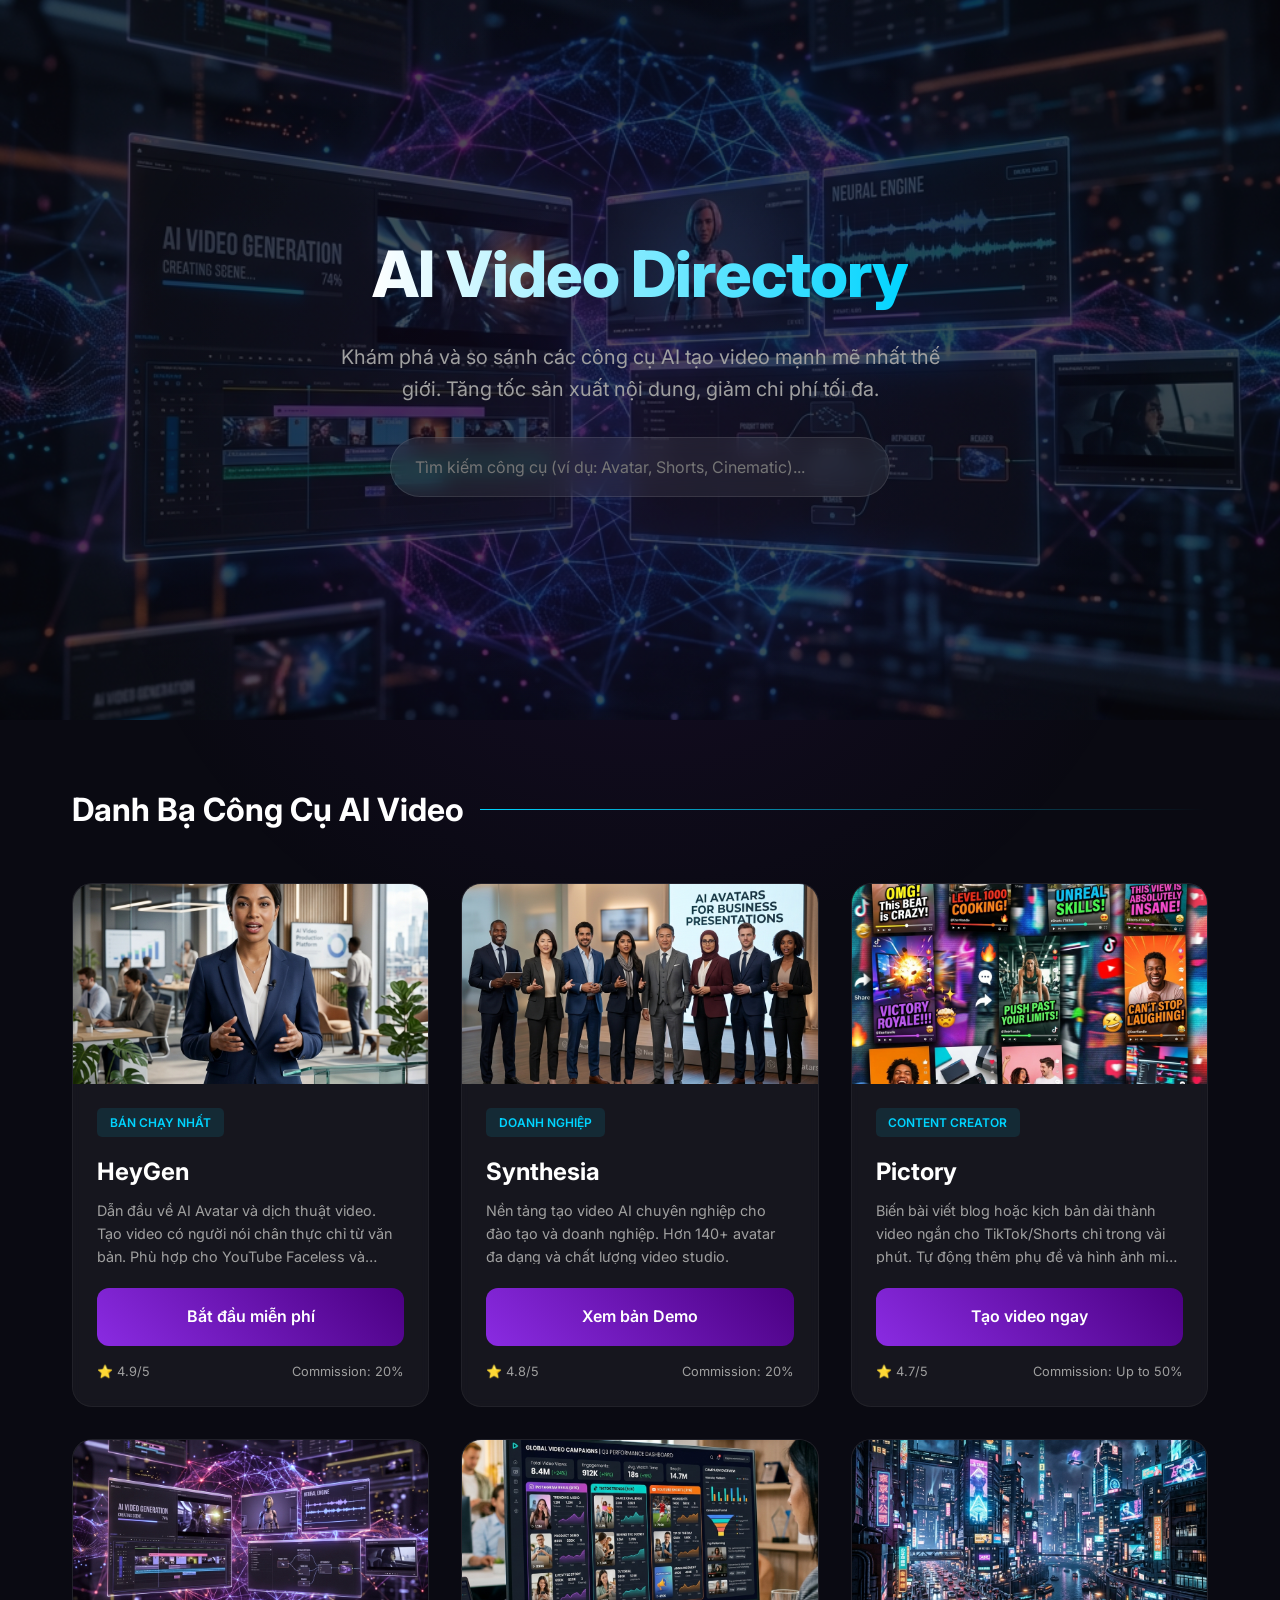
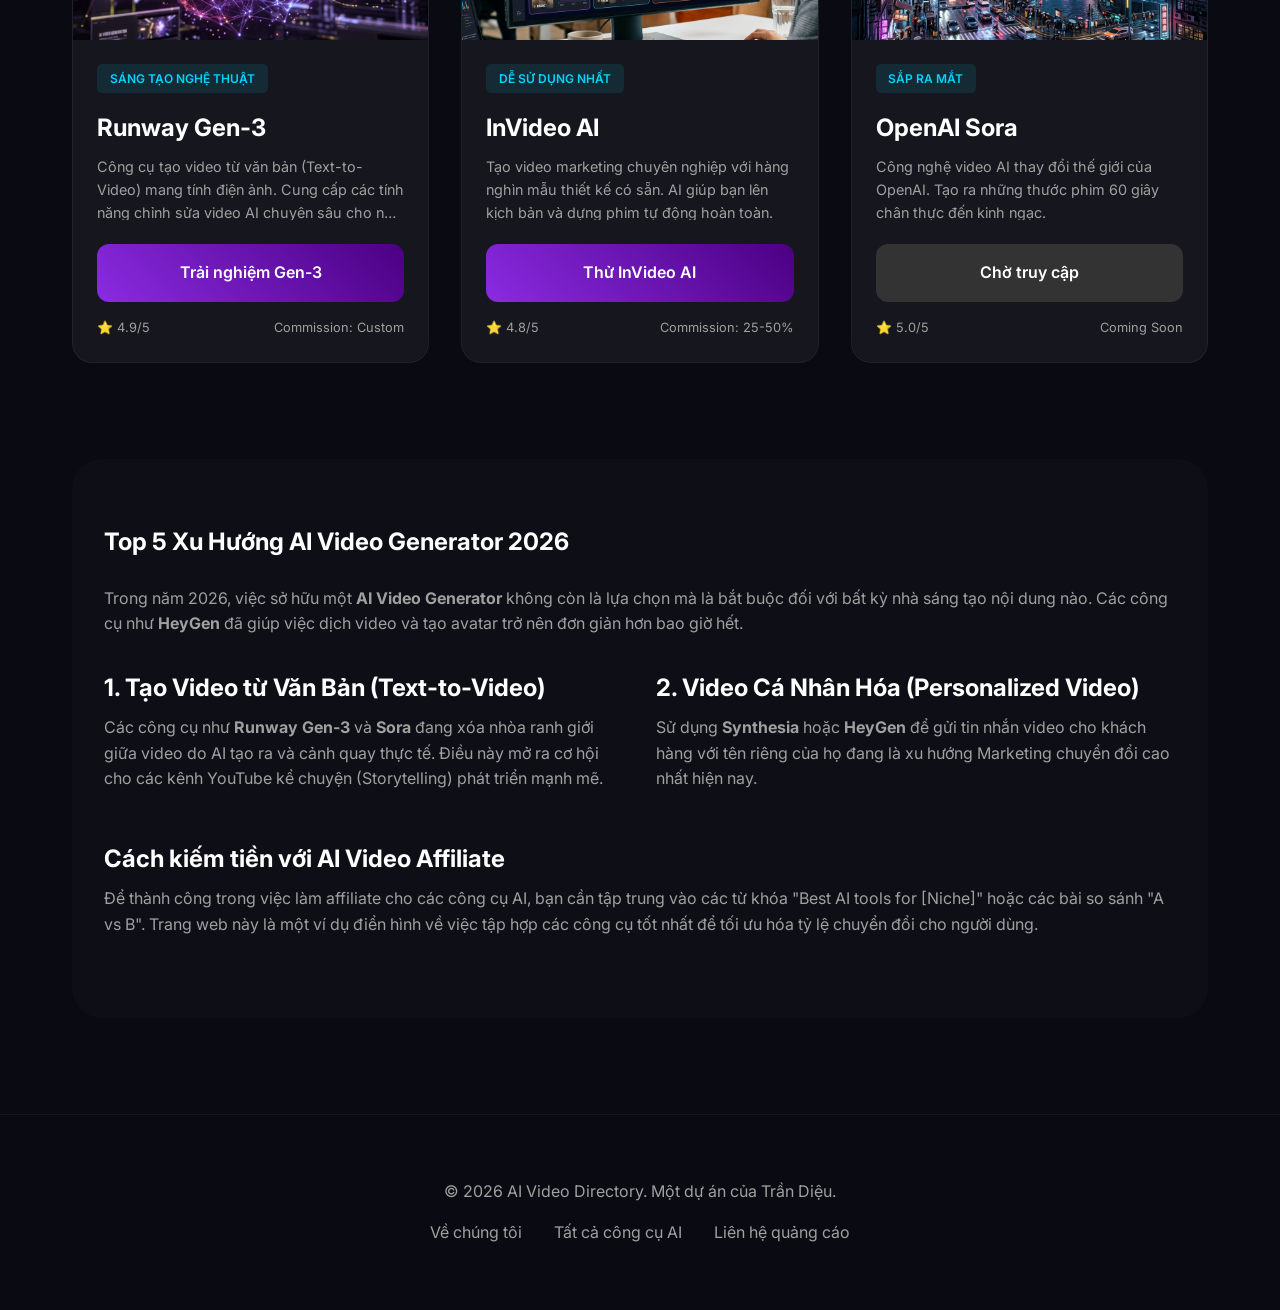
==== factory_online/index.html @ 660083f1 "Add files via upload" ====
<!DOCTYPE html>
<html lang="vi">
<head>
    <meta charset="UTF-8">
    <meta name="viewport" content="width=device-width, initial-scale=1.0">
    <title>AI Video Directory 2026 - Top 10 Công cụ AI Tạo Video Tốt Nhất</title>
    <meta name="description" content="Danh bạ các công cụ AI tạo video hàng đầu 2026. Review chi tiết HeyGen, Sora, Synthesia, Pictory và Runway. Giải pháp tạo video triệu view tự động.">
    <link rel="stylesheet" href="style.css">
    <link rel="preconnect" href="https://fonts.googleapis.com">
    <link rel="preconnect" href="https://fonts.gstatic.com" crossorigin>
    <link href="https://fonts.googleapis.com/css2?family=Inter:wght@400;600;800&display=swap" rel="stylesheet">
    <script>
        // --- CẤU HÌNH LINK AFFILIATE CỦA BẠN TẠI ĐÂY ---
        const AFFILIATE_LINKS = {
            heygen: "https://heygen.com/?sid=trandieu", // Thay bằng link HeyGen của bạn
            runway: "https://runwayml.com/",            // Thay bằng link Runway của bạn
            synthesia: "https://www.synthesia.io/",    // Thay bằng link Synthesia của bạn
            pictory: "https://pictory.ai/",            // Thay bằng link Pictory của bạn
            invideo: "https://invideo.io/",            // Thay bằng link InVideo của bạn
            luma: "https://lumalabs.ai/dream-machine"  // Thay bằng link Luma của bạn
        };
        // ----------------------------------------------
    </script>
</head>
<body>
    <div class="bg-glow"></div>
    
    <header>
        <img src="ai_video_hero.png" alt="AI Video Hero" class="hero-img">
        <h1>AI Video Directory</h1>
        <p class="hero-subtitle">Khám phá và so sánh các công cụ AI tạo video mạnh mẽ nhất thế giới. Tăng tốc sản xuất nội dung, giảm chi phí tối đa.</p>
        
        <div class="search-container">
            <input type="text" id="toolSearch" placeholder="Tìm kiếm công cụ (ví dụ: Avatar, Shorts, Cinematic)...">
        </div>
    </header>

    <main class="container">
        <h2 class="section-title">Danh Bạ Công Cụ AI Video</h2>
        
        <div class="tools-grid" id="toolsGrid">
            <!-- HeyGen -->
            <article class="tool-card" data-name="heygen avatar translation lồng tiếng">
                <div class="card-img-container">
                    <img src="heygen_card.png" alt="HeyGen AI Avatar" class="card-img">
                </div>
                <div class="card-content">
                    <span class="tag">Bán chạy nhất</span>
                    <h3>HeyGen</h3>
                    <p class="card-desc">Dẫn đầu về AI Avatar và dịch thuật video. Tạo video có người nói chân thực chỉ từ văn bản. Phù hợp cho YouTube Faceless và Marketing.</p>
                    <a href="#" data-id="heygen" target="_blank" rel="noopener" class="cta-btn">Bắt đầu miễn phí</a>
                    <div class="tool-meta">
                        <span>⭐ 4.9/5</span>
                        <span>Commission: 20%</span>
                    </div>
                </div>
            </article>

            <!-- Synthesia -->
            <article class="tool-card" data-name="synthesia corporate business avatar chuyên nghiệp">
                <div class="card-img-container">
                    <img src="synthesia_card.png" alt="Synthesia AI" class="card-img">
                </div>
                <div class="card-content">
                    <span class="tag">Doanh nghiệp</span>
                    <h3>Synthesia</h3>
                    <p class="card-desc">Nền tảng tạo video AI chuyên nghiệp cho đào tạo và doanh nghiệp. Hơn 140+ avatar đa dạng và chất lượng video studio.</p>
                    <a href="#" data-id="synthesia" target="_blank" rel="noopener" class="cta-btn">Xem bản Demo</a>
                    <div class="tool-meta">
                        <span>⭐ 4.8/5</span>
                        <span>Commission: 20%</span>
                    </div>
                </div>
            </article>

            <!-- Pictory -->
            <article class="tool-card" data-name="pictory shorts tiktok blog to video tự động">
                <div class="card-img-container">
                    <img src="pictory_card.png" alt="Pictory AI" class="card-img">
                </div>
                <div class="card-content">
                    <span class="tag">Content Creator</span>
                    <h3>Pictory</h3>
                    <p class="card-desc">Biến bài viết blog hoặc kịch bản dài thành video ngắn cho TikTok/Shorts chỉ trong vài phút. Tự động thêm phụ đề và hình ảnh minh họa.</p>
                    <a href="#" data-id="pictory" target="_blank" rel="noopener" class="cta-btn">Tạo video ngay</a>
                    <div class="tool-meta">
                        <span>⭐ 4.7/5</span>
                        <span>Commission: Up to 50%</span>
                    </div>
                </div>
            </article>

            <!-- Runway -->
            <article class="tool-card" data-name="runway gen-3 cinematic điện ảnh hiệu ứng">
                <div class="card-img-container">
                    <img src="ai_video_hero.png" alt="Runway Gen-3" class="card-img" style="filter: hue-rotate(45deg);">
                </div>
                <div class="card-content">
                    <span class="tag">Sáng tạo nghệ thuật</span>
                    <h3>Runway Gen-3</h3>
                    <p class="card-desc">Công cụ tạo video từ văn bản (Text-to-Video) mang tính điện ảnh. Cung cấp các tính năng chỉnh sửa video AI chuyên sâu cho nhà làm phim.</p>
                    <a href="#" data-id="runway" target="_blank" rel="noopener" class="cta-btn">Trải nghiệm Gen-3</a>
                    <div class="tool-meta">
                        <span>⭐ 4.9/5</span>
                        <span>Commission: Custom</span>
                    </div>
                </div>
            </article>

            <!-- InVideo -->
            <article class="tool-card" data-name="invideo marketing templates quảng cáo">
                <div class="card-img-container">
                    <img src="invideo_card.png" alt="InVideo AI" class="card-img">
                </div>
                <div class="card-content">
                    <span class="tag">Dễ sử dụng nhất</span>
                    <h3>InVideo AI</h3>
                    <p class="card-desc">Tạo video marketing chuyên nghiệp với hàng nghìn mẫu thiết kế có sẵn. AI giúp bạn lên kịch bản và dựng phim tự động hoàn toàn.</p>
                    <a href="#" data-id="invideo" target="_blank" rel="noopener" class="cta-btn">Thử InVideo AI</a>
                    <div class="tool-meta">
                        <span>⭐ 4.8/5</span>
                        <span>Commission: 25-50%</span>
                    </div>
                </div>
            </article>

            <!-- Sora -->
            <article class="tool-card" data-name="sora openai cinematic tương lai">
                <div class="card-img-container">
                    <img src="sora_card.png" alt="OpenAI Sora" class="card-img">
                </div>
                <div class="card-content">
                    <span class="tag">Sắp ra mắt</span>
                    <h3>OpenAI Sora</h3>
                    <p class="card-desc">Công nghệ video AI thay đổi thế giới của OpenAI. Tạo ra những thước phim 60 giây chân thực đến kinh ngạc.</p>
                    <a href="#" class="cta-btn" style="background: #333; cursor: not-allowed;">Chờ truy cập</a>
                    <div class="tool-meta">
                        <span>⭐ 5.0/5</span>
                        <span>Coming Soon</span>
                    </div>
                </div>
            </article>
        </div>

        <!-- SEO Article Section -->
        <section class="seo-section" style="margin-top: 6rem;">
            <h2>Top 5 Xu Hướng AI Video Generator 2026</h2>
            <p>Trong năm 2026, việc sở hữu một <strong>AI Video Generator</strong> không còn là lựa chọn mà là bắt buộc đối với bất kỳ nhà sáng tạo nội dung nào. Các công cụ như <strong>HeyGen</strong> đã giúp việc dịch video và tạo avatar trở nên đơn giản hơn bao giờ hết.</p>
            
            <div style="display: grid; grid-template-columns: 1fr 1fr; gap: 2rem; margin-top: 2rem;">
                <div>
                    <h3>1. Tạo Video từ Văn Bản (Text-to-Video)</h3>
                    <p>Các công cụ như <strong>Runway Gen-3</strong> và <strong>Sora</strong> đang xóa nhòa ranh giới giữa video do AI tạo ra và cảnh quay thực tế. Điều này mở ra cơ hội cho các kênh YouTube kể chuyện (Storytelling) phát triển mạnh mẽ.</p>
                </div>
                <div>
                    <h3>2. Video Cá Nhân Hóa (Personalized Video)</h3>
                    <p>Sử dụng <strong>Synthesia</strong> hoặc <strong>HeyGen</strong> để gửi tin nhắn video cho khách hàng với tên riêng của họ đang là xu hướng Marketing chuyển đổi cao nhất hiện nay.</p>
                </div>
            </div>

            <h3 style="margin-top: 2rem;">Cách kiếm tiền với AI Video Affiliate</h3>
            <p>Để thành công trong việc làm affiliate cho các công cụ AI, bạn cần tập trung vào các từ khóa "Best AI tools for [Niche]" hoặc các bài so sánh "A vs B". Trang web này là một ví dụ điển hình về việc tập hợp các công cụ tốt nhất để tối ưu hóa tỷ lệ chuyển đổi cho người dùng.</p>
        </section>
    </main>

    <footer>
        <p>&copy; 2026 AI Video Directory. Một dự án của Trần Diệu.</p>
        <div class="footer-links">
            <a href="#">Về chúng tôi</a>
            <a href="#">Tất cả công cụ AI</a>
            <a href="#">Liên hệ quảng cáo</a>
        </div>
    </footer>

    <script>
        // Cập nhật link Affiliate tự động
        document.querySelectorAll('.cta-btn[data-id]').forEach(btn => {
            const id = btn.getAttribute('data-id');
            if (AFFILIATE_LINKS[id]) {
                btn.href = AFFILIATE_LINKS[id];
            }
        });

        // Tìm kiếm thời gian thực
        const searchInput = document.getElementById('toolSearch');
        const cards = document.querySelectorAll('.tool-card');

        searchInput.addEventListener('input', (e) => {
            const term = e.target.value.toLowerCase();
            cards.forEach(card => {
                const name = card.getAttribute('data-name').toLowerCase();
                const title = card.querySelector('h3').innerText.toLowerCase();
                if (name.includes(term) || title.includes(term)) {
                    card.style.display = 'block';
                } else {
                    card.style.display = 'none';
                }
            });
        });
    </script>
</body>
</html>
---- factory_online/style.css ----
:root {
    --primary: #8a2be2;
    --secondary: #4b0082;
    --accent: #00d4ff;
    --bg-dark: #0a0a12;
    --card-bg: rgba(255, 255, 255, 0.05);
    --text-main: #ffffff;
    --text-muted: #a0a0a0;
    --transition: all 0.3s cubic-bezier(0.4, 0, 0.2, 1);
}

* {
    margin: 0;
    padding: 0;
    box-sizing: border-box;
    font-family: 'Inter', -apple-system, BlinkMacSystemFont, 'Segoe UI', Roboto, sans-serif;
}

body {
    background-color: var(--bg-dark);
    color: var(--text-main);
    line-height: 1.6;
    overflow-x: hidden;
}

/* Background Effects */
.bg-glow {
    position: fixed;
    top: 0;
    left: 0;
    width: 100%;
    height: 100%;
    background: radial-gradient(circle at 50% 50%, rgba(138, 43, 226, 0.1) 0%, transparent 70%);
    z-index: -1;
}

/* Header */
header {
    height: 80vh;
    display: flex;
    flex-direction: column;
    align-items: center;
    justify-content: center;
    text-align: center;
    padding: 2rem;
    position: relative;
    overflow: hidden;
}

.hero-img {
    position: absolute;
    top: 0;
    left: 0;
    width: 100%;
    height: 100%;
    object-fit: cover;
    opacity: 0.4;
    z-index: -1;
    filter: saturate(1.5) brightness(0.7);
}

h1 {
    font-size: 4rem;
    font-weight: 800;
    background: linear-gradient(to right, #fff, var(--accent));
    -webkit-background-clip: text;
    -webkit-text-fill-color: transparent;
    margin-bottom: 1rem;
    letter-spacing: -1px;
}

.hero-subtitle {
    font-size: 1.25rem;
    color: var(--text-muted);
    max-width: 600px;
    margin-bottom: 2rem;
}

/* Search Bar */
.search-container {
    width: 100%;
    max-width: 500px;
    position: relative;
}

.search-container input {
    width: 100%;
    padding: 1.2rem 1.5rem;
    border-radius: 50px;
    border: 1px solid rgba(255, 255, 255, 0.1);
    background: rgba(255, 255, 255, 0.07);
    color: white;
    backdrop-filter: blur(10px);
    font-size: 1rem;
    outline: none;
    transition: var(--transition);
}

.search-container input:focus {
    border-color: var(--accent);
    box-shadow: 0 0 20px rgba(0, 212, 255, 0.2);
}

/* Grid Layout */
.container {
    max-width: 1200px;
    margin: 0 auto;
    padding: 4rem 2rem;
}

.section-title {
    font-size: 2rem;
    margin-bottom: 3rem;
    display: flex;
    align-items: center;
    gap: 1rem;
}

.section-title::after {
    content: '';
    flex: 1;
    height: 1px;
    background: linear-gradient(to right, var(--accent), transparent);
}

.tools-grid {
    display: grid;
    grid-template-columns: repeat(auto-fill, minmax(340px, 1fr));
    gap: 2rem;
}

/* Tool Card */
.tool-card {
    background: var(--card-bg);
    border: 1px solid rgba(255, 255, 255, 0.05);
    border-radius: 20px;
    overflow: hidden;
    transition: var(--transition);
    position: relative;
    backdrop-filter: blur(5px);
}

.tool-card:hover {
    transform: translateY(-10px);
    border-color: var(--accent);
    box-shadow: 0 20px 40px rgba(0, 0, 0, 0.4);
}

.card-img-container {
    height: 200px;
    overflow: hidden;
    position: relative;
}

.card-img {
    width: 100%;
    height: 100%;
    object-fit: cover;
    transition: transform 0.5s ease;
}

.tool-card:hover .card-img {
    transform: scale(1.1);
}

.card-content {
    padding: 1.5rem;
}

.tag {
    background: rgba(0, 212, 255, 0.1);
    color: var(--accent);
    padding: 0.3rem 0.8rem;
    border-radius: 5px;
    font-size: 0.75rem;
    font-weight: 600;
    text-transform: uppercase;
    margin-bottom: 1rem;
    display: inline-block;
}

h3 {
    font-size: 1.5rem;
    margin-bottom: 0.5rem;
}

.card-desc {
    color: var(--text-muted);
    font-size: 0.9rem;
    margin-bottom: 1.5rem;
    height: 4.5em;
    overflow: hidden;
    display: -webkit-box;
    -webkit-line-clamp: 3;
    -webkit-box-orient: vertical;
}

.cta-btn {
    display: inline-block;
    width: 100%;
    text-align: center;
    padding: 1rem;
    background: linear-gradient(45deg, var(--primary), var(--secondary));
    color: white;
    text-decoration: none;
    border-radius: 12px;
    font-weight: 600;
    transition: var(--transition);
}

.cta-btn:hover {
    filter: brightness(1.2);
    box-shadow: 0 10px 20px rgba(138, 43, 226, 0.3);
}

.tool-meta {
    display: flex;
    justify-content: space-between;
    align-items: center;
    margin-top: 1rem;
    font-size: 0.8rem;
    color: var(--text-muted);
}

/* Footer */
footer {
    text-align: center;
    padding: 4rem 2rem;
    border-top: 1px solid rgba(255, 255, 255, 0.05);
    color: var(--text-muted);
}

.footer-links {
    margin-top: 1rem;
    display: flex;
    justify-content: center;
    gap: 2rem;
}

.footer-links a {
    color: var(--text-muted);
    text-decoration: none;
}

.footer-links a:hover {
    color: var(--accent);
}

/* SEO Content Section */
.seo-section {
    padding: 4rem 2rem;
    background: rgba(255, 255, 255, 0.02);
    border-radius: 30px;
    margin: 2rem 0;
}

.seo-section h2 {
    margin-bottom: 1.5rem;
}

.seo-section p {
    color: var(--text-muted);
    margin-bottom: 1rem;
}

@media (max-width: 768px) {
    h1 { font-size: 2.5rem; }
    .hero-subtitle { font-size: 1rem; }
    .tools-grid { grid-template-columns: 1fr; }
}
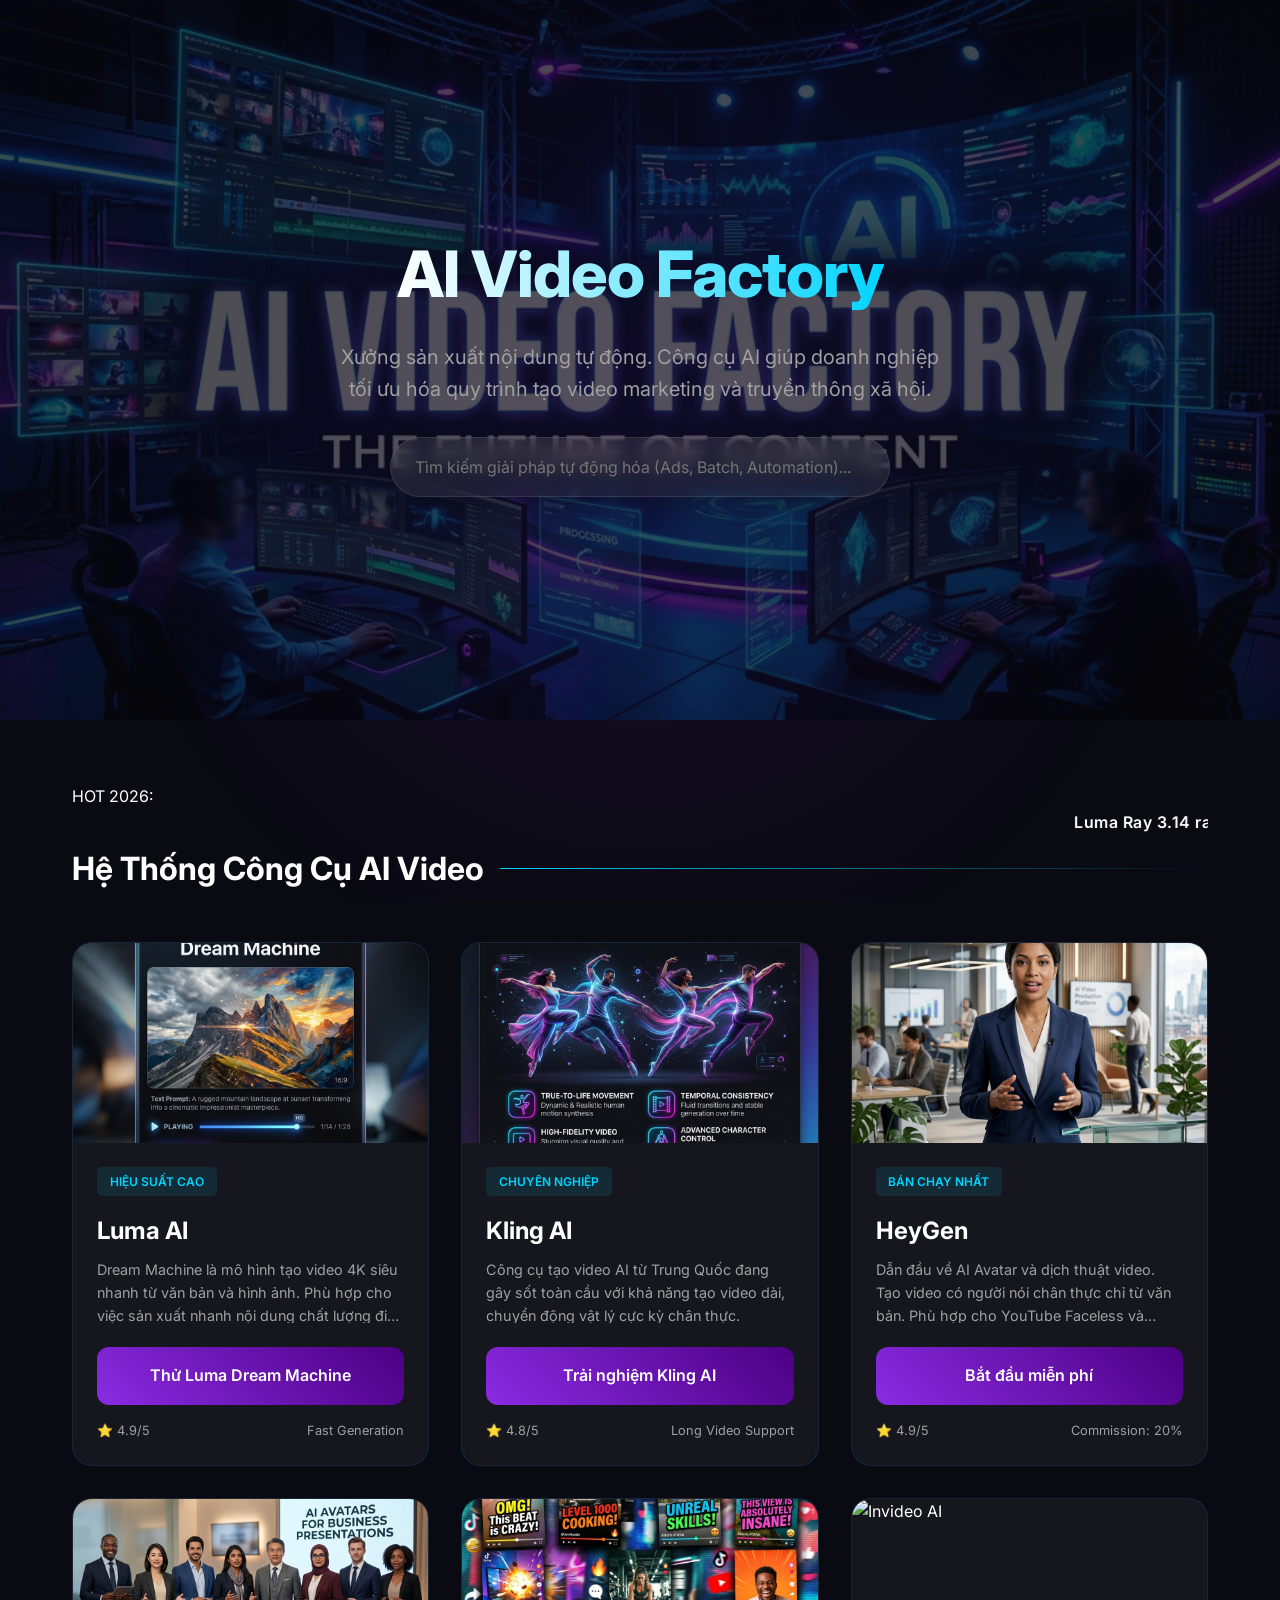
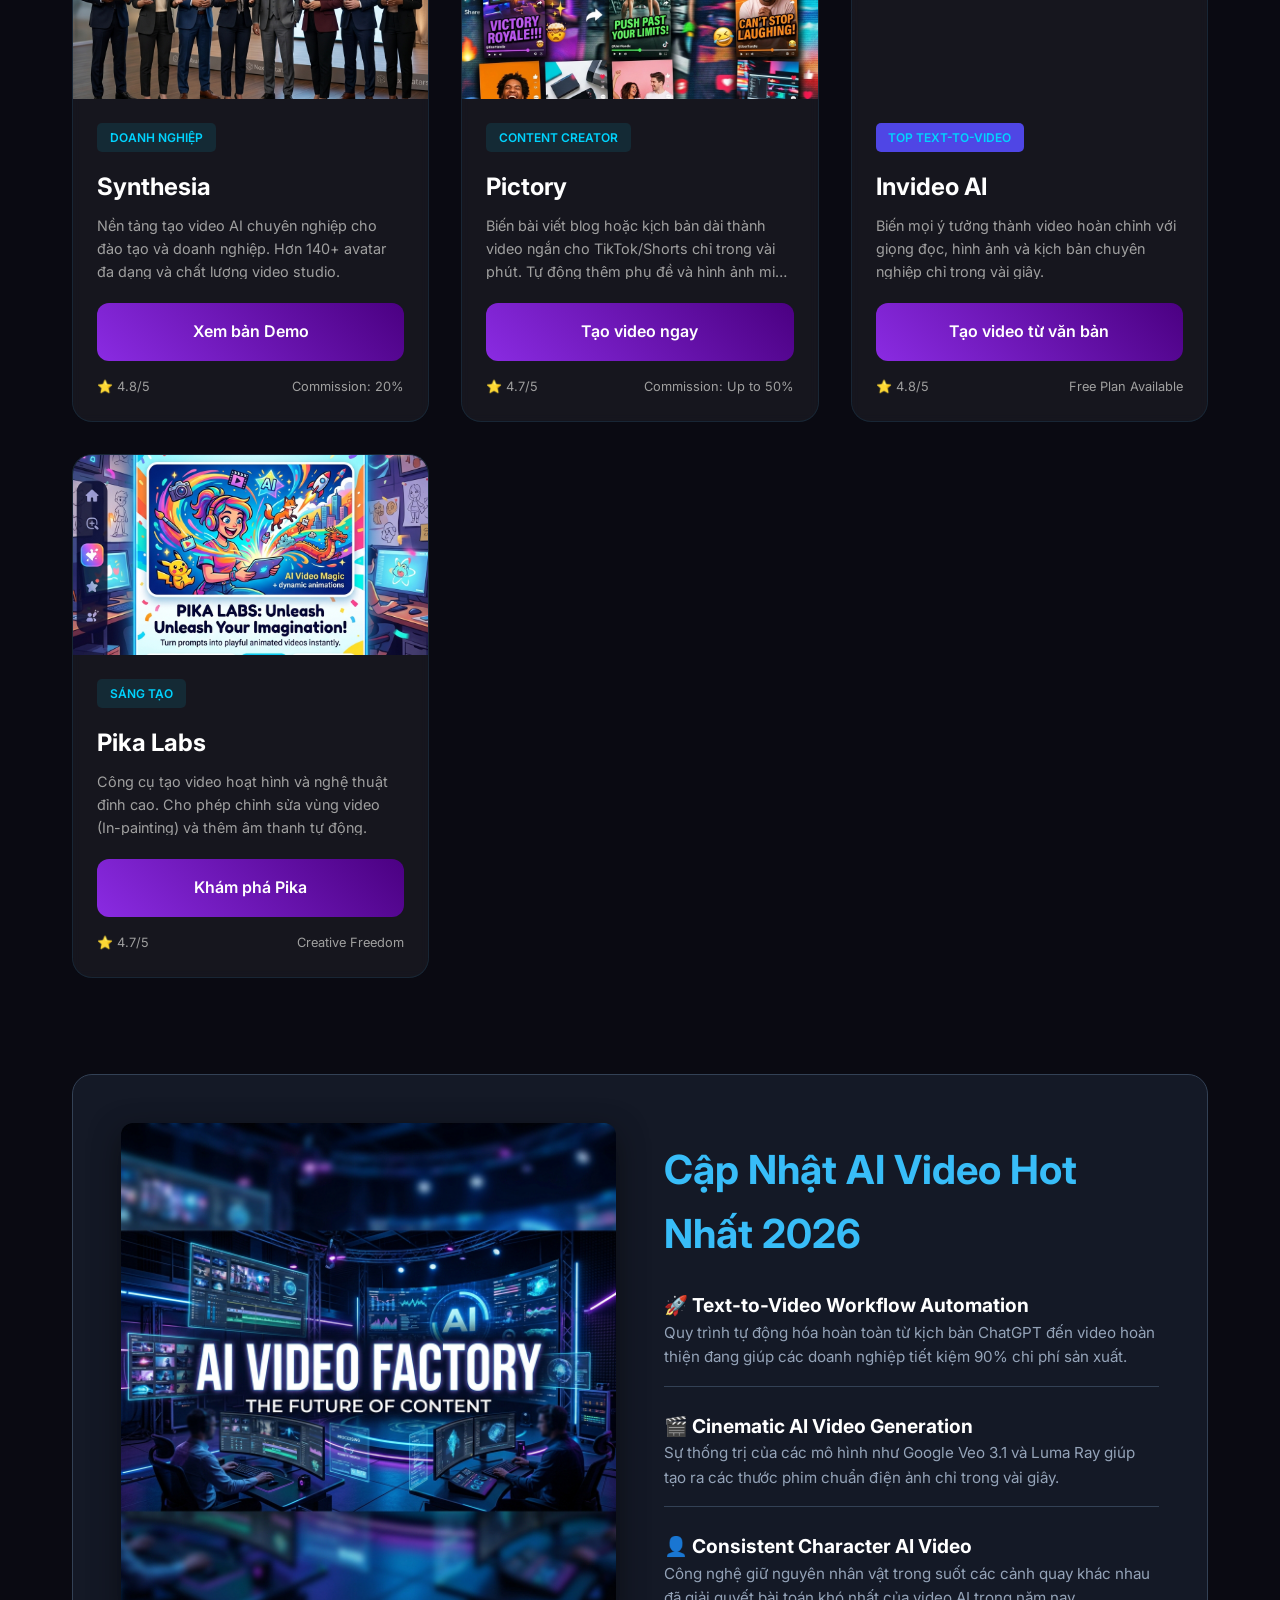
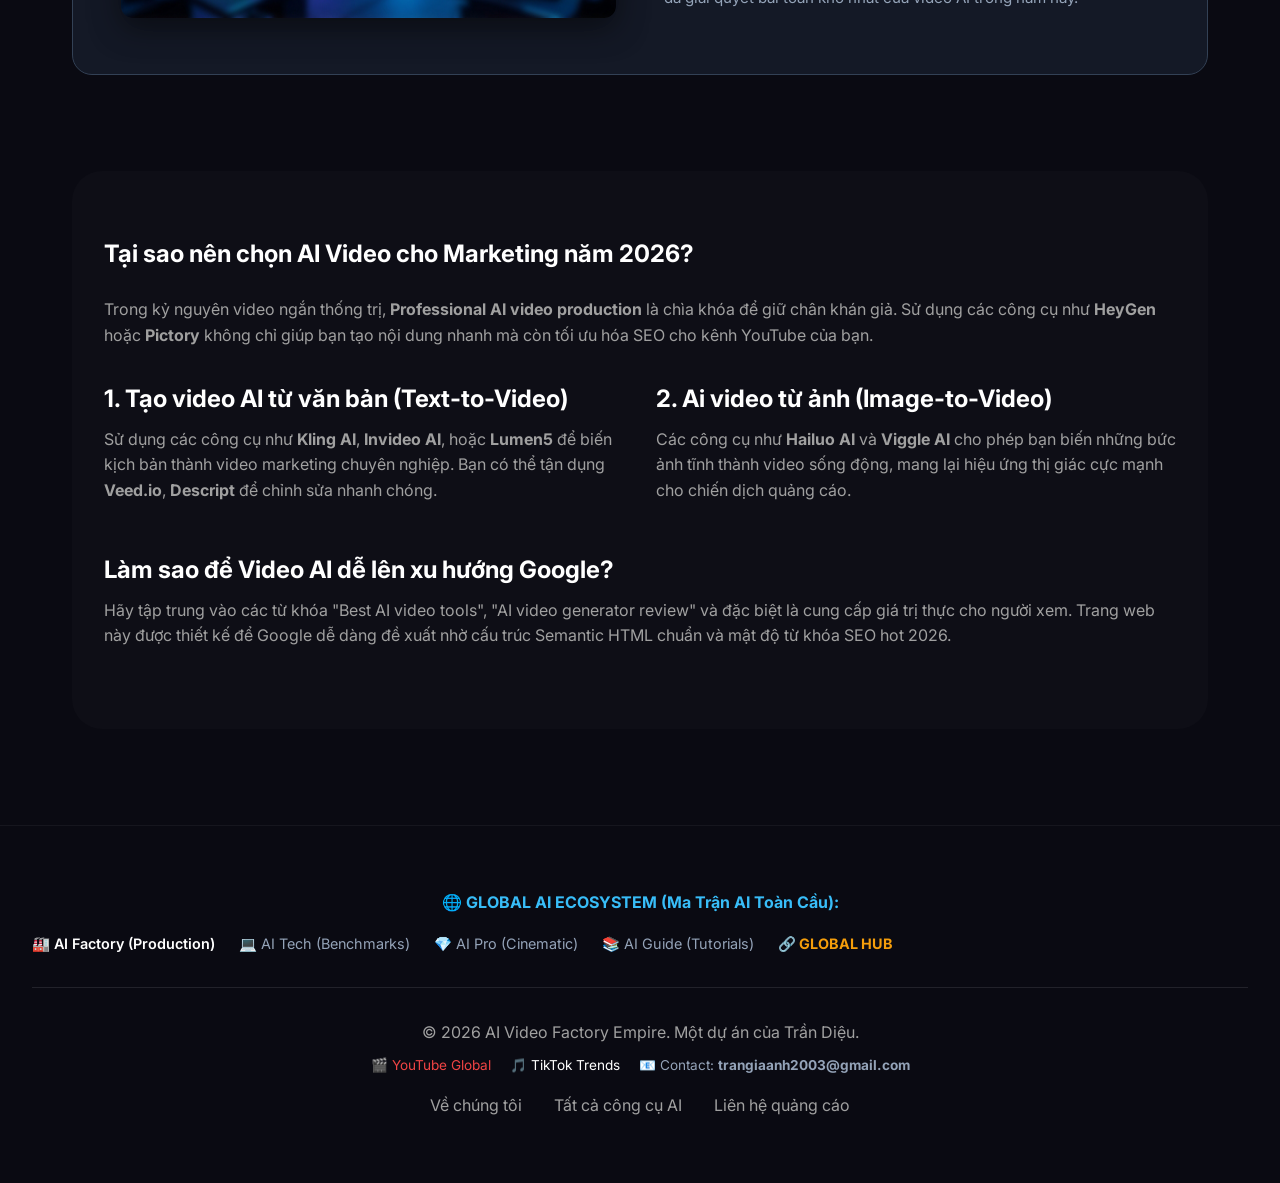
==== commit 9dc646be: "Add files via upload" ====
--- a/factory_online/index.html
+++ b/factory_online/index.html
@@ -3,8 +3,12 @@
 <head>
     <meta charset="UTF-8">
     <meta name="viewport" content="width=device-width, initial-scale=1.0">
-    <title>AI Video Directory 2026 - Top 10 Công cụ AI Tạo Video Tốt Nhất</title>
-    <meta name="description" content="Danh bạ các công cụ AI tạo video hàng đầu 2026. Review chi tiết HeyGen, Sora, Synthesia, Pictory và Runway. Giải pháp tạo video triệu view tự động.">
+    <link rel="icon" type="image/png" href="brand_logo.png">
+    <title>AI Video Factory - Tạo Video AI Miễn Phí Từ Văn Bản & Ảnh 2026</title>
+    <meta name="description" content="Global AI Video Factory - Top AI video tools 2026. Create free AI videos from text and images. Explore Sora, Kling AI, Invideo.">
+    <meta name="keywords" content="AI Video Factory, Text to Video AI, Image to Video AI, Free AI Video Generator, Global AI Affiliate, Kling AI, Sora AI">
+    <meta property="og:locale" content="en_US">
+    <meta property="og:locale:alternate" content="vi_VN">
     <link rel="stylesheet" href="style.css">
     <link rel="preconnect" href="https://fonts.googleapis.com">
     <link rel="preconnect" href="https://fonts.gstatic.com" crossorigin>
@@ -12,33 +16,112 @@
     <script>
         // --- CẤU HÌNH LINK AFFILIATE CỦA BẠN TẠI ĐÂY ---
         const AFFILIATE_LINKS = {
-            heygen: "https://heygen.com/?sid=trandieu", // Thay bằng link HeyGen của bạn
-            runway: "https://runwayml.com/",            // Thay bằng link Runway của bạn
-            synthesia: "https://www.synthesia.io/",    // Thay bằng link Synthesia của bạn
-            pictory: "https://pictory.ai/",            // Thay bằng link Pictory của bạn
-            invideo: "https://invideo.io/",            // Thay bằng link InVideo của bạn
-            luma: "https://lumalabs.ai/dream-machine"  // Thay bằng link Luma của bạn
+            heygen: "https://heygen.com/?sid=trandieu",
+            runway: "https://runwayml.com/",
+            synthesia: "https://www.synthesia.io/",
+            pictory: "https://pictory.ai/",
+            invideo: "https://invideo.io/",
+            luma: "https://lumalabs.ai/dream-machine",
+            kling: "https://klingai.com/",
+            pika: "https://pika.art/"
         };
         // ----------------------------------------------
+    </script>
+    <!-- Open Graph / Facebook -->
+    <meta property="og:type" content="website">
+    <meta property="og:url" content="https://aivideo-factory.vercel.app/">
+    <meta property="og:title" content="AI Video Factory - Tổng Hợp Công Cụ AI Video 2026">
+    <meta property="og:description" content="Khám phá kho công cụ AI tạo video tốt nhất: HeyGen, Luma, Kling. Tự động hóa nội dung triệu view.">
+    <meta property="og:image" content="https://aivideo-factory.vercel.app/brand_banner.png">
+
+    <!-- Twitter -->
+    <meta property="twitter:card" content="summary_large_image">
+    <meta property="twitter:url" content="https://aivideo-factory.vercel.app/">
+    <meta property="twitter:title" content="AI Video Factory - Tổng Hợp Công Cụ AI Video 2026">
+    <meta property="twitter:description" content="Khám phá kho công cụ AI tạo video tốt nhất: HeyGen, Luma, Kling. Tự động hóa nội dung triệu view.">
+    <meta property="twitter:image" content="https://aivideo-factory.vercel.app/brand_banner.png">
+
+    <!-- JSON-LD Schema for AI Video Factory -->
+    <script type="application/ld+json">
+    {
+      "@context": "https://schema.org",
+      "@type": "SoftwareApplication",
+      "name": "AI Video Factory",
+      "operatingSystem": "Web",
+      "applicationCategory": "MultimediaApplication",
+      "description": "Hệ thống tổng hợp các công cụ AI Video hàng đầu 2026: HeyGen, Luma AI, Kling AI.",
+      "url": "https://aivideo-factory.vercel.app/",
+      "author": {
+        "@type": "Person",
+        "name": "Trần Diệu"
+      },
+      "publisher": {
+        "@type": "Organization",
+        "name": "AI Video Factory",
+        "logo": {
+          "@type": "ImageObject",
+          "url": "https://aivideo-factory.vercel.app/brand_logo.png"
+        }
+      }
+    }
     </script>
 </head>
 <body>
     <div class="bg-glow"></div>
     
     <header>
-        <img src="ai_video_hero.png" alt="AI Video Hero" class="hero-img">
-        <h1>AI Video Directory</h1>
-        <p class="hero-subtitle">Khám phá và so sánh các công cụ AI tạo video mạnh mẽ nhất thế giới. Tăng tốc sản xuất nội dung, giảm chi phí tối đa.</p>
+        <img src="brand_banner.png" alt="AI Video Factory Hero" class="hero-img">
+        <h1>AI Video Factory</h1>
+        <p class="hero-subtitle">Xưởng sản xuất nội dung tự động. Công cụ AI giúp doanh nghiệp tối ưu hóa quy trình tạo video marketing và truyền thông xã hội.</p>
         
         <div class="search-container">
-            <input type="text" id="toolSearch" placeholder="Tìm kiếm công cụ (ví dụ: Avatar, Shorts, Cinematic)...">
+            <input type="text" id="toolSearch" placeholder="Tìm kiếm giải pháp tự động hóa (Ads, Batch, Automation)...">
         </div>
     </header>
 
     <main class="container">
-        <h2 class="section-title">Danh Bạ Công Cụ AI Video</h2>
+        <div class="news-ticker">
+            <span class="ticker-label">HOT 2026:</span>
+            <marquee>Luma Ray 3.14 ra mắt tính năng Real-time Interactive Video | Kling AI hỗ trợ tạo video 4K dài 10 phút | Xu hướng Consistent Character AI lên ngôi</marquee>
+        </div>
+
+        <h2 class="section-title">Hệ Thống Công Cụ AI Video</h2>
         
         <div class="tools-grid" id="toolsGrid">
+            <!-- Luma AI -->
+            <article class="tool-card" data-name="luma ai dream machine cinematic chất lượng cao">
+                <div class="card-img-container">
+                    <img src="luma_ai_card.png" alt="Luma AI Dream Machine" class="card-img">
+                </div>
+                <div class="card-content">
+                    <span class="tag">Hiệu suất cao</span>
+                    <h3>Luma AI</h3>
+                    <p class="card-desc">Dream Machine là mô hình tạo video 4K siêu nhanh từ văn bản và hình ảnh. Phù hợp cho việc sản xuất nhanh nội dung chất lượng điện ảnh.</p>
+                    <a href="#" data-id="luma" target="_blank" rel="noopener" class="cta-btn">Thử Luma Dream Machine</a>
+                    <div class="tool-meta">
+                        <span>⭐ 4.9/5</span>
+                        <span>Fast Generation</span>
+                    </div>
+                </div>
+            </article>
+
+            <!-- Kling AI -->
+            <article class="tool-card" data-name="kling ai chuyên nghiệp chuyển động chân thực">
+                <div class="card-img-container">
+                    <img src="kling_ai_card.png" alt="Kling AI" class="card-img">
+                </div>
+                <div class="card-content">
+                    <span class="tag">Chuyên nghiệp</span>
+                    <h3>Kling AI</h3>
+                    <p class="card-desc">Công cụ tạo video AI từ Trung Quốc đang gây sốt toàn cầu với khả năng tạo video dài, chuyển động vật lý cực kỳ chân thực.</p>
+                    <a href="#" data-id="kling" target="_blank" rel="noopener" class="cta-btn">Trải nghiệm Kling AI</a>
+                    <div class="tool-meta">
+                        <span>⭐ 4.8/5</span>
+                        <span>Long Video Support</span>
+                    </div>
+                </div>
+            </article>
+
             <!-- HeyGen -->
             <article class="tool-card" data-name="heygen avatar translation lồng tiếng">
                 <div class="card-img-container">
@@ -90,81 +173,105 @@
                 </div>
             </article>
 
-            <!-- Runway -->
-            <article class="tool-card" data-name="runway gen-3 cinematic điện ảnh hiệu ứng">
-                <div class="card-img-container">
-                    <img src="ai_video_hero.png" alt="Runway Gen-3" class="card-img" style="filter: hue-rotate(45deg);">
-                </div>
-                <div class="card-content">
-                    <span class="tag">Sáng tạo nghệ thuật</span>
-                    <h3>Runway Gen-3</h3>
-                    <p class="card-desc">Công cụ tạo video từ văn bản (Text-to-Video) mang tính điện ảnh. Cung cấp các tính năng chỉnh sửa video AI chuyên sâu cho nhà làm phim.</p>
-                    <a href="#" data-id="runway" target="_blank" rel="noopener" class="cta-btn">Trải nghiệm Gen-3</a>
-                    <div class="tool-meta">
-                        <span>⭐ 4.9/5</span>
-                        <span>Commission: Custom</span>
-                    </div>
-                </div>
-            </article>
-
-            <!-- InVideo -->
-            <article class="tool-card" data-name="invideo marketing templates quảng cáo">
-                <div class="card-img-container">
-                    <img src="invideo_card.png" alt="InVideo AI" class="card-img">
-                </div>
-                <div class="card-content">
-                    <span class="tag">Dễ sử dụng nhất</span>
-                    <h3>InVideo AI</h3>
-                    <p class="card-desc">Tạo video marketing chuyên nghiệp với hàng nghìn mẫu thiết kế có sẵn. AI giúp bạn lên kịch bản và dựng phim tự động hoàn toàn.</p>
-                    <a href="#" data-id="invideo" target="_blank" rel="noopener" class="cta-btn">Thử InVideo AI</a>
+            <!-- Invideo AI -->
+            <article class="tool-card" data-name="invideo ai text to video marketing miễn phí">
+                <div class="card-img-container">
+                    <img src="https://img.youtube.com/vi/a_O_p5v_yEw/maxresdefault.jpg" alt="Invideo AI" class="card-img" style="object-fit: cover;">
+                </div>
+                <div class="card-content">
+                    <span class="tag" style="background: #4f46e5;">Top Text-to-Video</span>
+                    <h3>Invideo AI</h3>
+                    <p class="card-desc">Biến mọi ý tưởng thành video hoàn chỉnh với giọng đọc, hình ảnh và kịch bản chuyên nghiệp chỉ trong vài giây.</p>
+                    <a href="#" data-id="invideo" target="_blank" rel="noopener" class="cta-btn">Tạo video từ văn bản</a>
                     <div class="tool-meta">
                         <span>⭐ 4.8/5</span>
-                        <span>Commission: 25-50%</span>
-                    </div>
-                </div>
-            </article>
-
-            <!-- Sora -->
-            <article class="tool-card" data-name="sora openai cinematic tương lai">
-                <div class="card-img-container">
-                    <img src="sora_card.png" alt="OpenAI Sora" class="card-img">
-                </div>
-                <div class="card-content">
-                    <span class="tag">Sắp ra mắt</span>
-                    <h3>OpenAI Sora</h3>
-                    <p class="card-desc">Công nghệ video AI thay đổi thế giới của OpenAI. Tạo ra những thước phim 60 giây chân thực đến kinh ngạc.</p>
-                    <a href="#" class="cta-btn" style="background: #333; cursor: not-allowed;">Chờ truy cập</a>
-                    <div class="tool-meta">
-                        <span>⭐ 5.0/5</span>
-                        <span>Coming Soon</span>
-                    </div>
-                </div>
-            </article>
-        </div>
+                        <span>Free Plan Available</span>
+                    </div>
+                </div>
+            </article>
+
+            <!-- Pika Labs -->
+            <article class="tool-card" data-name="pika labs animation artistic nghệ thuật">
+                <div class="card-img-container">
+                    <img src="pika_labs_card.png" alt="Pika Labs" class="card-img">
+                </div>
+                <div class="card-content">
+                    <span class="tag">Sáng tạo</span>
+                    <h3>Pika Labs</h3>
+                    <p class="card-desc">Công cụ tạo video hoạt hình và nghệ thuật đỉnh cao. Cho phép chỉnh sửa vùng video (In-painting) và thêm âm thanh tự động.</p>
+                    <a href="#" data-id="pika" target="_blank" rel="noopener" class="cta-btn">Khám phá Pika</a>
+                    <div class="tool-meta">
+                        <span>⭐ 4.7/5</span>
+                        <span>Creative Freedom</span>
+                    </div>
+                </div>
+            </article>
+        </div>
+
+        <!-- News Section -->
+        <section class="news-section" style="margin-top: 6rem; background: rgba(30, 41, 59, 0.5); padding: 3rem; border-radius: 20px; border: 1px solid #334155;">
+            <div style="display: flex; gap: 3rem; align-items: center; flex-wrap: wrap;">
+                <div style="flex: 1; min-width: 300px;">
+                    <img src="ai_news_banner.png" alt="AI News 2026" style="width: 100%; border-radius: 12px; box-shadow: 0 10px 30px rgba(0,0,0,0.5);">
+                </div>
+                <div style="flex: 1; min-width: 300px;">
+                    <h2 style="color: #38bdf8; font-size: 2.5rem; margin-bottom: 1.5rem;">Cập Nhật AI Video Hot Nhất 2026</h2>
+                    <ul style="list-style: none; padding: 0;">
+                        <li style="margin-bottom: 1.5rem; border-bottom: 1px solid #334155; padding-bottom: 1rem;">
+                            <h4 style="color: #fff; font-size: 1.2rem;">🚀 Text-to-Video Workflow Automation</h4>
+                            <p style="color: #94a3b8; font-size: 0.95rem;">Quy trình tự động hóa hoàn toàn từ kịch bản ChatGPT đến video hoàn thiện đang giúp các doanh nghiệp tiết kiệm 90% chi phí sản xuất.</p>
+                        </li>
+                        <li style="margin-bottom: 1.5rem; border-bottom: 1px solid #334155; padding-bottom: 1rem;">
+                            <h4 style="color: #fff; font-size: 1.2rem;">🎬 Cinematic AI Video Generation</h4>
+                            <p style="color: #94a3b8; font-size: 0.95rem;">Sự thống trị của các mô hình như Google Veo 3.1 và Luma Ray giúp tạo ra các thước phim chuẩn điện ảnh chỉ trong vài giây.</p>
+                        </li>
+                        <li>
+                            <h4 style="color: #fff; font-size: 1.2rem;">👤 Consistent Character AI Video</h4>
+                            <p style="color: #94a3b8; font-size: 0.95rem;">Công nghệ giữ nguyên nhân vật trong suốt các cảnh quay khác nhau đã giải quyết bài toán khó nhất của video AI trong năm nay.</p>
+                        </li>
+                    </ul>
+                </div>
+            </div>
+        </section>
 
         <!-- SEO Article Section -->
         <section class="seo-section" style="margin-top: 6rem;">
-            <h2>Top 5 Xu Hướng AI Video Generator 2026</h2>
-            <p>Trong năm 2026, việc sở hữu một <strong>AI Video Generator</strong> không còn là lựa chọn mà là bắt buộc đối với bất kỳ nhà sáng tạo nội dung nào. Các công cụ như <strong>HeyGen</strong> đã giúp việc dịch video và tạo avatar trở nên đơn giản hơn bao giờ hết.</p>
+            <h2>Tại sao nên chọn AI Video cho Marketing năm 2026?</h2>
+            <p>Trong kỷ nguyên video ngắn thống trị, <strong>Professional AI video production</strong> là chìa khóa để giữ chân khán giả. Sử dụng các công cụ như <strong>HeyGen</strong> hoặc <strong>Pictory</strong> không chỉ giúp bạn tạo nội dung nhanh mà còn tối ưu hóa SEO cho kênh YouTube của bạn.</p>
             
             <div style="display: grid; grid-template-columns: 1fr 1fr; gap: 2rem; margin-top: 2rem;">
                 <div>
-                    <h3>1. Tạo Video từ Văn Bản (Text-to-Video)</h3>
-                    <p>Các công cụ như <strong>Runway Gen-3</strong> và <strong>Sora</strong> đang xóa nhòa ranh giới giữa video do AI tạo ra và cảnh quay thực tế. Điều này mở ra cơ hội cho các kênh YouTube kể chuyện (Storytelling) phát triển mạnh mẽ.</p>
+                    <h3>1. Tạo video AI từ văn bản (Text-to-Video)</h3>
+                    <p>Sử dụng các công cụ như <strong>Kling AI</strong>, <strong>Invideo AI</strong>, hoặc <strong>Lumen5</strong> để biến kịch bản thành video marketing chuyên nghiệp. Bạn có thể tận dụng <strong>Veed.io</strong>, <strong>Descript</strong> để chỉnh sửa nhanh chóng.</p>
                 </div>
                 <div>
-                    <h3>2. Video Cá Nhân Hóa (Personalized Video)</h3>
-                    <p>Sử dụng <strong>Synthesia</strong> hoặc <strong>HeyGen</strong> để gửi tin nhắn video cho khách hàng với tên riêng của họ đang là xu hướng Marketing chuyển đổi cao nhất hiện nay.</p>
+                    <h3>2. Ai video từ ảnh (Image-to-Video)</h3>
+                    <p>Các công cụ như <strong>Hailuo AI</strong> và <strong>Viggle AI</strong> cho phép bạn biến những bức ảnh tĩnh thành video sống động, mang lại hiệu ứng thị giác cực mạnh cho chiến dịch quảng cáo.</p>
                 </div>
             </div>
 
-            <h3 style="margin-top: 2rem;">Cách kiếm tiền với AI Video Affiliate</h3>
-            <p>Để thành công trong việc làm affiliate cho các công cụ AI, bạn cần tập trung vào các từ khóa "Best AI tools for [Niche]" hoặc các bài so sánh "A vs B". Trang web này là một ví dụ điển hình về việc tập hợp các công cụ tốt nhất để tối ưu hóa tỷ lệ chuyển đổi cho người dùng.</p>
+            <h3 style="margin-top: 2rem;">Làm sao để Video AI dễ lên xu hướng Google?</h3>
+            <p>Hãy tập trung vào các từ khóa "Best AI video tools", "AI video generator review" và đặc biệt là cung cấp giá trị thực cho người xem. Trang web này được thiết kế để Google dễ dàng đề xuất nhờ cấu trúc Semantic HTML chuẩn và mật độ từ khóa SEO hot 2026.</p>
         </section>
     </main>
 
     <footer>
-        <p>&copy; 2026 AI Video Directory. Một dự án của Trần Diệu.</p>
+        <div class="footer-network" style="margin-bottom: 2rem; padding-bottom: 2rem; border-bottom: 1px solid rgba(255,255,255,0.1);">
+            <h4 style="color: #38bdf8; margin-bottom: 1rem;">🌐 GLOBAL AI ECOSYSTEM (Ma Trận AI Toàn Cầu):</h4>
+            <div style="display: flex; gap: 1.5rem; flex-wrap: wrap; font-size: 0.9rem;">
+                <a href="https://aivideo-factory.vercel.app/" style="color: #fff; text-decoration: none; font-weight: 600;">🏭 AI Factory (Production)</a>
+                <a href="https://aivideo-tech.vercel.app/" style="color: #94a3b8; text-decoration: none;">💻 AI Tech (Benchmarks)</a>
+                <a href="https://trandieu-pro.vercel.app/" style="color: #94a3b8; text-decoration: none;">💎 AI Pro (Cinematic)</a>
+                <a href="https://aivideo-guide.vercel.app/" style="color: #94a3b8; text-decoration: none;">📚 AI Guide (Tutorials)</a>
+                <a href="biolink.html" style="color: #f59e0b; text-decoration: none; font-weight: bold;">🔗 GLOBAL HUB</a>
+            </div>
+        </div>
+        <p>&copy; 2026 AI Video Factory Empire. Một dự án của Trần Diệu.</p>
+        <div style="margin-top: 10px; font-size: 0.85rem;">
+            <a href="https://youtube.com/@AIVideoFactory_Global" style="color: #ef4444; text-decoration: none; margin-right: 15px;">🎬 YouTube Global</a>
+            <a href="https://tiktok.com/@ai_video_factory" style="color: #fff; text-decoration: none; margin-right: 15px;">🎵 TikTok Trends</a>
+            <span style="color: #94a3b8;">📧 Contact: <b>trangiaanh2003@gmail.com</b></span>
+        </div>
         <div class="footer-links">
             <a href="#">Về chúng tôi</a>
             <a href="#">Tất cả công cụ AI</a>
--- a/factory_online/style.css
+++ b/factory_online/style.css
@@ -268,3 +268,24 @@
     .hero-subtitle { font-size: 1rem; }
     .tools-grid { grid-template-columns: 1fr; }
 }
+
+/* --- PREMIUM POLISH BY ANTIGRAVITY --- */
+html { scroll-behavior: smooth; }
+::-webkit-scrollbar { width: 8px; }
+::-webkit-scrollbar-track { background: #0a0a12; }
+::-webkit-scrollbar-thumb { background: #38bdf8; border-radius: 10px; }
+::-webkit-scrollbar-thumb:hover { background: #8a2be2; }
+
+.tool-card { border: 1px solid rgba(56, 189, 248, 0.1); }
+.tool-card:hover { border-color: #38bdf8; box-shadow: 0 0 30px rgba(56, 189, 248, 0.15); }
+
+@keyframes marquee {
+    0% { transform: translateX(0); }
+    100% { transform: translateX(-50%); }
+}
+
+.news-ticker marquee {
+    font-weight: 600;
+    letter-spacing: 0.5px;
+}
+/* --- END PREMIUM POLISH --- */
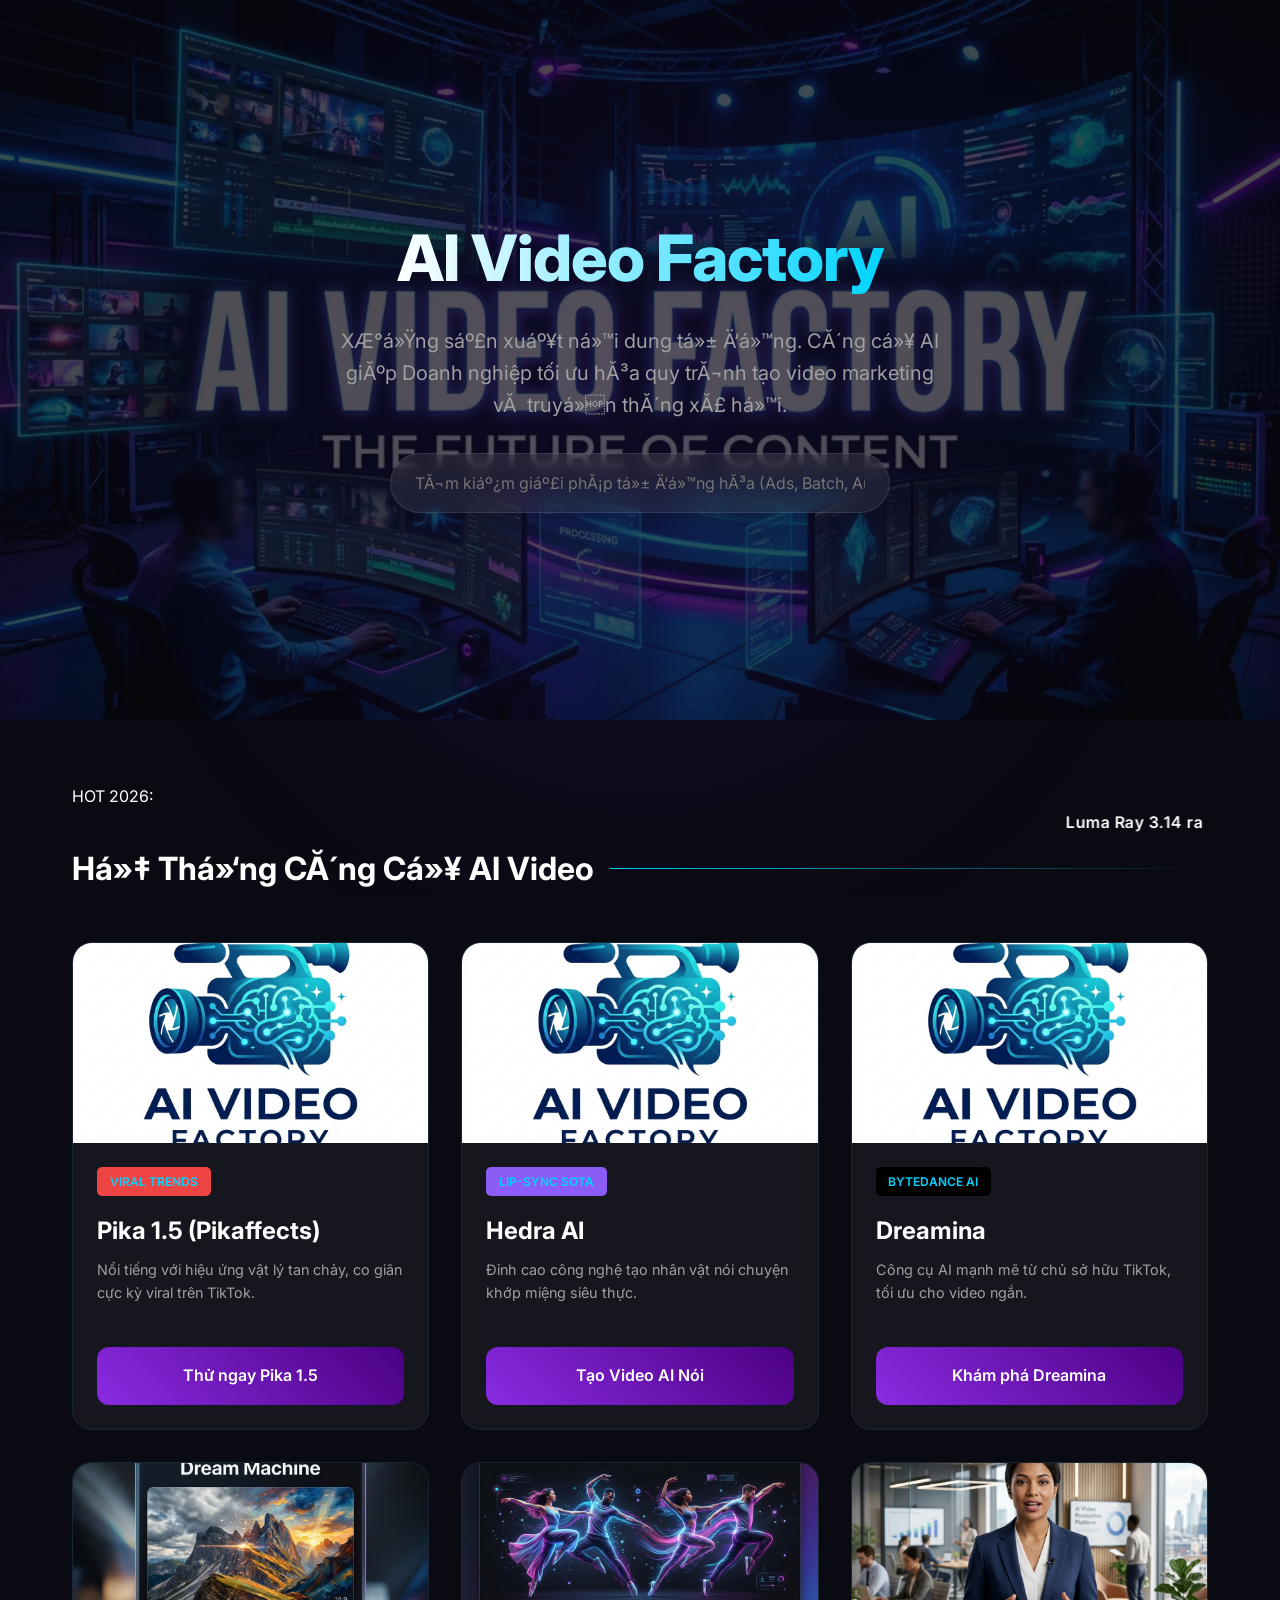
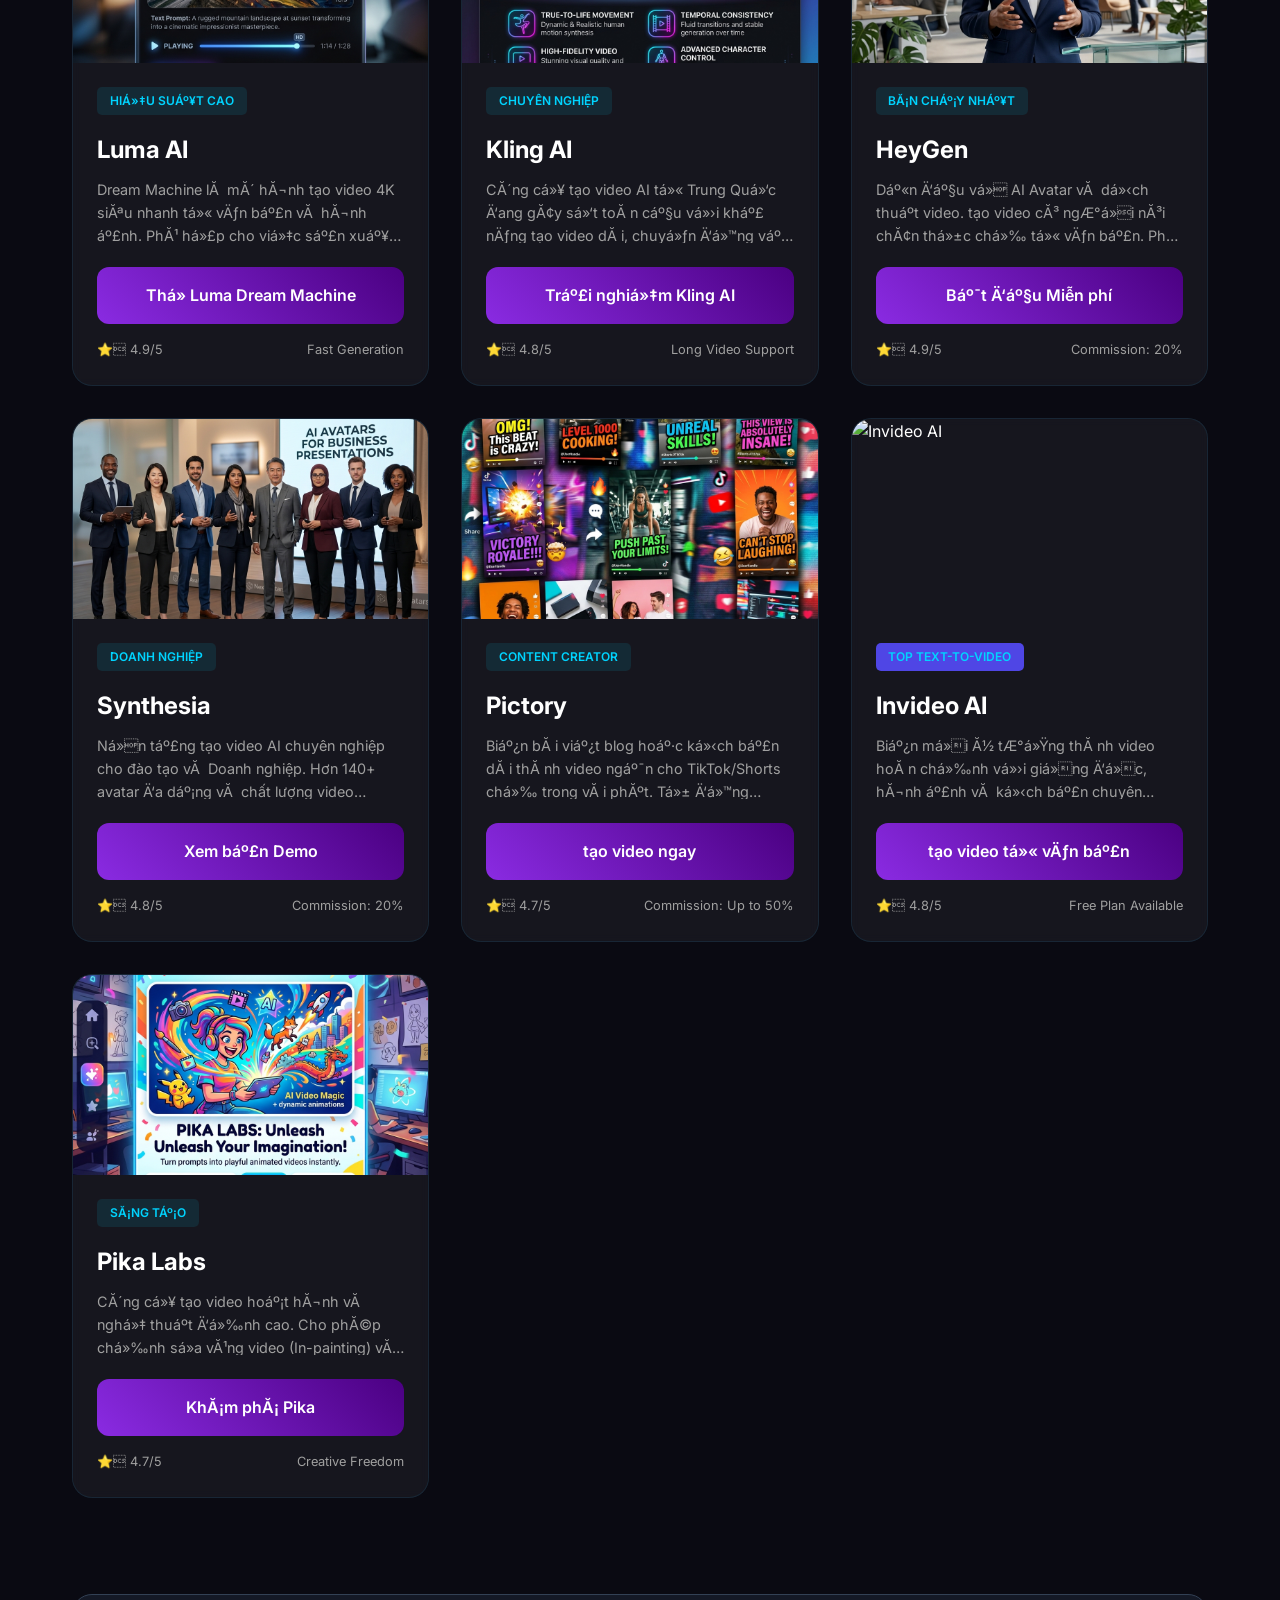
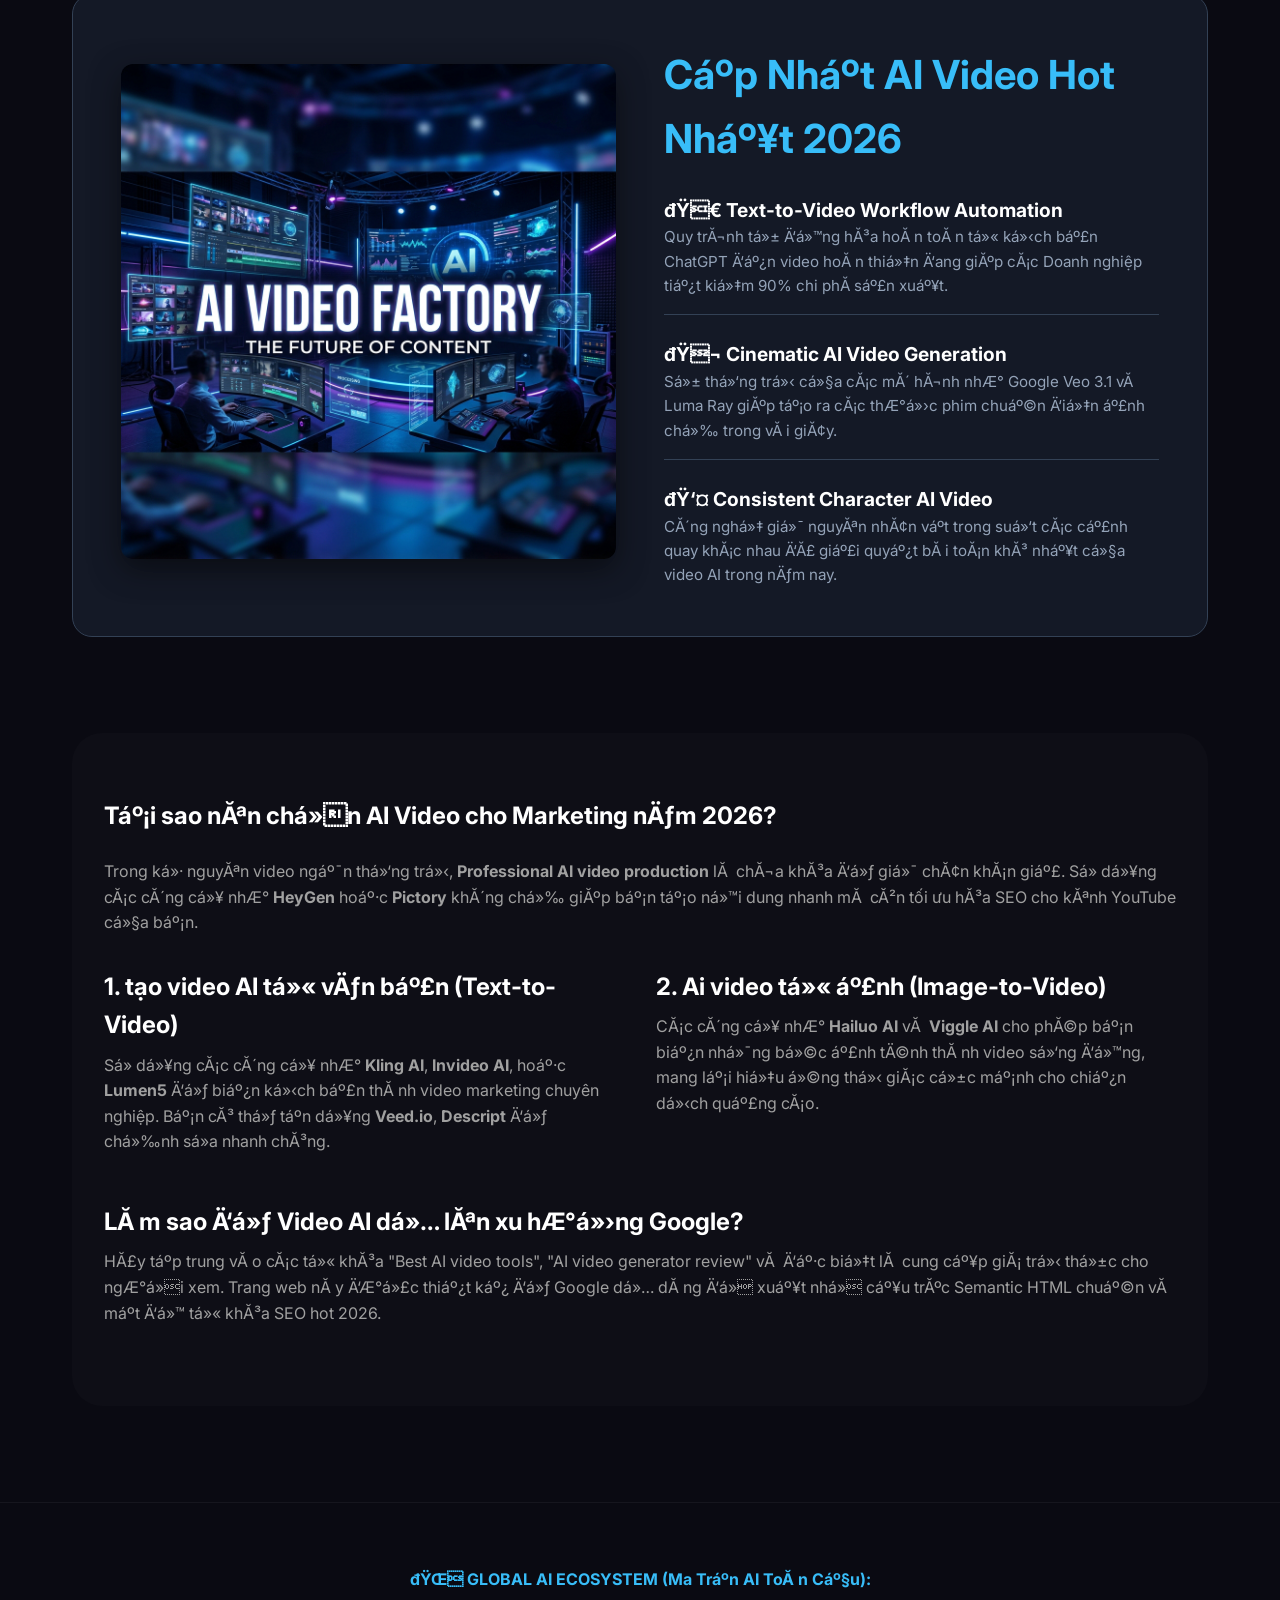
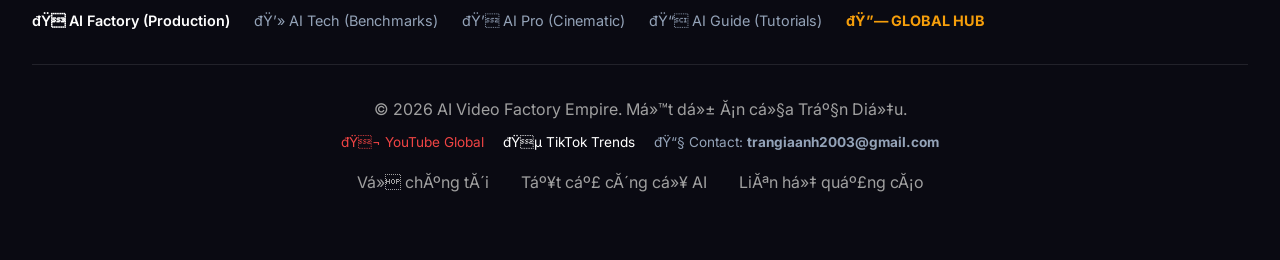
==== commit e9c5e209: "Add files via upload" ====
--- a/factory_online/index.html
+++ b/factory_online/index.html
@@ -1,10 +1,11 @@
-<!DOCTYPE html>
+﻿<!DOCTYPE html>
 <html lang="vi">
 <head>
+    <meta name="google-site-verification" content="nwgNJGtqVdaXWEsNSmobaDVz3phWJ6XTr9j62s4AszM" />
     <meta charset="UTF-8">
     <meta name="viewport" content="width=device-width, initial-scale=1.0">
     <link rel="icon" type="image/png" href="brand_logo.png">
-    <title>AI Video Factory - Tạo Video AI Miễn Phí Từ Văn Bản & Ảnh 2026</title>
+    <title>AI Video Factory - tạo video AI Miễn phí­ Tá»« VÄƒn Báº£n & áº¢nh 2026</title>
     <meta name="description" content="Global AI Video Factory - Top AI video tools 2026. Create free AI videos from text and images. Explore Sora, Kling AI, Invideo.">
     <meta name="keywords" content="AI Video Factory, Text to Video AI, Image to Video AI, Free AI Video Generator, Global AI Affiliate, Kling AI, Sora AI">
     <meta property="og:locale" content="en_US">
@@ -13,32 +14,34 @@
     <link rel="preconnect" href="https://fonts.googleapis.com">
     <link rel="preconnect" href="https://fonts.gstatic.com" crossorigin>
     <link href="https://fonts.googleapis.com/css2?family=Inter:wght@400;600;800&display=swap" rel="stylesheet">
-    <script>
-        // --- CẤU HÌNH LINK AFFILIATE CỦA BẠN TẠI ĐÂY ---
+            <script>
         const AFFILIATE_LINKS = {
             heygen: "https://heygen.com/?sid=trandieu",
-            runway: "https://runwayml.com/",
-            synthesia: "https://www.synthesia.io/",
-            pictory: "https://pictory.ai/",
-            invideo: "https://invideo.io/",
-            luma: "https://lumalabs.ai/dream-machine",
-            kling: "https://klingai.com/",
-            pika: "https://pika.art/"
+            luma: "https://lumalabs.ai/dream-machine?ref=trandieu",
+            kling: "https://klingai.com/?invite=trandieu",
+            runway: "https://docs.google.com/forms/d/e/1FAIpQLSdQMAL1ZYnUPX1Niw2AUPBClo2tFJIgDUdd8Cvqj0hdBzi6Wg/viewform",
+            pika: "https://pika.art/?ref=trandieu",
+            hedra: "https://www.hedra.com/?via=trandieu",
+            dreamina: "https://dreamina.capcut.com/?ref=trandieu",
+            topview: "https://www.topview.ai/?via=trandieu",
+            invideo: "https://invideo.io/make/affiliate-program/",
+            synthesia: "https://share.hsforms.com/1y8Uy9y0RRvWwomvWwK01Tg4x8k3",
+            leonardo: "https://leonardo.ai/?via=trandieu",
+            fliki: "https://fliki.ai/affiliate-program"
         };
-        // ----------------------------------------------
     </script>
     <!-- Open Graph / Facebook -->
     <meta property="og:type" content="website">
     <meta property="og:url" content="https://aivideo-factory.vercel.app/">
-    <meta property="og:title" content="AI Video Factory - Tổng Hợp Công Cụ AI Video 2026">
-    <meta property="og:description" content="Khám phá kho công cụ AI tạo video tốt nhất: HeyGen, Luma, Kling. Tự động hóa nội dung triệu view.">
+    <meta property="og:title" content="AI Video Factory - Tá»•ng Há»£p CĂ´ng Cá»¥ AI Video 2026">
+    <meta property="og:description" content="KhĂ¡m phĂ¡ kho cĂ´ng cá»¥ AI tạo video tá»‘t nháº¥t: HeyGen, Luma, Kling. Tá»± Ä‘á»™ng hĂ³a ná»™i dung triá»‡u view.">
     <meta property="og:image" content="https://aivideo-factory.vercel.app/brand_banner.png">
 
     <!-- Twitter -->
     <meta property="twitter:card" content="summary_large_image">
     <meta property="twitter:url" content="https://aivideo-factory.vercel.app/">
-    <meta property="twitter:title" content="AI Video Factory - Tổng Hợp Công Cụ AI Video 2026">
-    <meta property="twitter:description" content="Khám phá kho công cụ AI tạo video tốt nhất: HeyGen, Luma, Kling. Tự động hóa nội dung triệu view.">
+    <meta property="twitter:title" content="AI Video Factory - Tá»•ng Há»£p CĂ´ng Cá»¥ AI Video 2026">
+    <meta property="twitter:description" content="KhĂ¡m phĂ¡ kho cĂ´ng cá»¥ AI tạo video tá»‘t nháº¥t: HeyGen, Luma, Kling. Tá»± Ä‘á»™ng hĂ³a ná»™i dung triá»‡u view.">
     <meta property="twitter:image" content="https://aivideo-factory.vercel.app/brand_banner.png">
 
     <!-- JSON-LD Schema for AI Video Factory -->
@@ -49,11 +52,11 @@
       "name": "AI Video Factory",
       "operatingSystem": "Web",
       "applicationCategory": "MultimediaApplication",
-      "description": "Hệ thống tổng hợp các công cụ AI Video hàng đầu 2026: HeyGen, Luma AI, Kling AI.",
+      "description": "Há»‡ thá»‘ng tá»•ng há»£p cĂ¡c cĂ´ng cá»¥ AI Video hĂ ng Ä‘áº§u 2026: HeyGen, Luma AI, Kling AI.",
       "url": "https://aivideo-factory.vercel.app/",
       "author": {
         "@type": "Person",
-        "name": "Trần Diệu"
+        "name": "Tráº§n Diá»‡u"
       },
       "publisher": {
         "@type": "Organization",
@@ -72,68 +75,100 @@
     <header>
         <img src="brand_banner.png" alt="AI Video Factory Hero" class="hero-img">
         <h1>AI Video Factory</h1>
-        <p class="hero-subtitle">Xưởng sản xuất nội dung tự động. Công cụ AI giúp doanh nghiệp tối ưu hóa quy trình tạo video marketing và truyền thông xã hội.</p>
+        <p class="hero-subtitle">XÆ°á»Ÿng sáº£n xuáº¥t ná»™i dung tá»± Ä‘á»™ng. CĂ´ng cá»¥ AI giĂºp Doanh nghiệp tối ưu hĂ³a quy trĂ¬nh tạo video marketing vĂ  truyá»n thĂ´ng xĂ£ há»™i.</p>
         
         <div class="search-container">
-            <input type="text" id="toolSearch" placeholder="Tìm kiếm giải pháp tự động hóa (Ads, Batch, Automation)...">
+            <input type="text" id="toolSearch" placeholder="TĂ¬m kiáº¿m giáº£i phĂ¡p tá»± Ä‘á»™ng hĂ³a (Ads, Batch, Automation)...">
         </div>
     </header>
 
     <main class="container">
         <div class="news-ticker">
             <span class="ticker-label">HOT 2026:</span>
-            <marquee>Luma Ray 3.14 ra mắt tính năng Real-time Interactive Video | Kling AI hỗ trợ tạo video 4K dài 10 phút | Xu hướng Consistent Character AI lên ngôi</marquee>
-        </div>
-
-        <h2 class="section-title">Hệ Thống Công Cụ AI Video</h2>
+            <marquee>Luma Ray 3.14 ra máº¯t tĂ­nh nÄƒng Real-time Interactive Video | Kling AI há»— trá»£ tạo video 4K dĂ i 10 phĂºt | Xu hÆ°á»›ng Consistent Character AI lĂªn ngĂ´i</marquee>
+        </div>
+
+        <h2 class="section-title">Há»‡ Thá»‘ng CĂ´ng Cá»¥ AI Video</h2>
         
         <div class="tools-grid" id="toolsGrid">
+            <!-- Pika 1.5 -->
+            <article class="tool-card" data-name="pika labs 1.5 vật lý cực đỉnh">
+                <div class="card-img-container"><img src="brand_logo.png" alt="Pika 1.5" class="card-img"></div>
+                <div class="card-content">
+                    <span class="tag" style="background: #ef4444;">Viral Trends</span>
+                    <h3>Pika 1.5 (Pikaffects)</h3>
+                    <p class="card-desc">Nổi tiếng với hiệu ứng vật lý tan chảy, co giãn cực kỳ viral trên TikTok.</p>
+                    <a href="#" data-id="pika" class="cta-btn">Thử ngay Pika 1.5</a>
+                </div>
+            </article>
+
+            <!-- Hedra AI -->
+            <article class="tool-card" data-name="hedra ai lip sync nói chuyện">
+                <div class="card-img-container"><img src="brand_logo.png" alt="Hedra AI" class="card-img"></div>
+                <div class="card-content">
+                    <span class="tag" style="background: #8b5cf6;">Lip-Sync SOTA</span>
+                    <h3>Hedra AI</h3>
+                    <p class="card-desc">Đỉnh cao công nghệ tạo nhân vật nói chuyện khớp miệng siêu thực.</p>
+                    <a href="#" data-id="hedra" class="cta-btn">Tạo Video AI Nói</a>
+                </div>
+            </article>
+
+            <!-- Dreamina -->
+            <article class="tool-card" data-name="dreamina bytedance tiktok ai video">
+                <div class="card-img-container"><img src="brand_logo.png" alt="Dreamina" class="card-img"></div>
+                <div class="card-content">
+                    <span class="tag" style="background: #000;">ByteDance AI</span>
+                    <h3>Dreamina</h3>
+                    <p class="card-desc">Công cụ AI mạnh mẽ từ chủ sở hữu TikTok, tối ưu cho video ngắn.</p>
+                    <a href="#" data-id="dreamina" class="cta-btn">Khám phá Dreamina</a>
+                </div>
+            </article>
             <!-- Luma AI -->
             <article class="tool-card" data-name="luma ai dream machine cinematic chất lượng cao">
                 <div class="card-img-container">
                     <img src="luma_ai_card.png" alt="Luma AI Dream Machine" class="card-img">
                 </div>
                 <div class="card-content">
-                    <span class="tag">Hiệu suất cao</span>
+                    <span class="tag">Hiá»‡u suáº¥t cao</span>
                     <h3>Luma AI</h3>
-                    <p class="card-desc">Dream Machine là mô hình tạo video 4K siêu nhanh từ văn bản và hình ảnh. Phù hợp cho việc sản xuất nhanh nội dung chất lượng điện ảnh.</p>
-                    <a href="#" data-id="luma" target="_blank" rel="noopener" class="cta-btn">Thử Luma Dream Machine</a>
-                    <div class="tool-meta">
-                        <span>⭐ 4.9/5</span>
+                    <p class="card-desc">Dream Machine lĂ  mĂ´ hĂ¬nh tạo video 4K siĂªu nhanh tá»« vÄƒn báº£n vĂ  hĂ¬nh áº£nh. PhĂ¹ há»£p cho viá»‡c sáº£n xuáº¥t nhanh ná»™i dung chất lượng Ä‘iá»‡n áº£nh.</p>
+                    <a href="#" data-id="luma" target="_blank" rel="noopener" class="cta-btn">Thá»­ Luma Dream Machine</a>
+                    <div class="tool-meta">
+                        <span>⭐ 4.9/5</span>
                         <span>Fast Generation</span>
                     </div>
                 </div>
             </article>
 
             <!-- Kling AI -->
-            <article class="tool-card" data-name="kling ai chuyên nghiệp chuyển động chân thực">
+            <article class="tool-card" data-name="kling ai chuyên nghiệp chuyá»ƒn Ä‘á»™ng chĂ¢n thá»±c">
                 <div class="card-img-container">
                     <img src="kling_ai_card.png" alt="Kling AI" class="card-img">
                 </div>
                 <div class="card-content">
-                    <span class="tag">Chuyên nghiệp</span>
+                    <span class="tag">chuyên nghiệp</span>
                     <h3>Kling AI</h3>
-                    <p class="card-desc">Công cụ tạo video AI từ Trung Quốc đang gây sốt toàn cầu với khả năng tạo video dài, chuyển động vật lý cực kỳ chân thực.</p>
-                    <a href="#" data-id="kling" target="_blank" rel="noopener" class="cta-btn">Trải nghiệm Kling AI</a>
-                    <div class="tool-meta">
-                        <span>⭐ 4.8/5</span>
+                    <p class="card-desc">CĂ´ng cá»¥ tạo video AI tá»« Trung Quá»‘c Ä‘ang gĂ¢y sá»‘t toĂ n cáº§u vá»›i kháº£ nÄƒng tạo video dĂ i, chuyá»ƒn Ä‘á»™ng váº­t lĂ½ cá»±c ká»³ chĂ¢n thá»±c.</p>
+                    <a href="#" data-id="kling" target="_blank" rel="noopener" class="cta-btn">Tráº£i nghiá»‡m Kling AI</a>
+                    <div class="tool-meta">
+                        <span>⭐ 4.8/5</span>
                         <span>Long Video Support</span>
                     </div>
                 </div>
             </article>
 
             <!-- HeyGen -->
-            <article class="tool-card" data-name="heygen avatar translation lồng tiếng">
+            <article class="tool-card" data-name="heygen avatar translation lá»“ng tiáº¿ng">
                 <div class="card-img-container">
                     <img src="heygen_card.png" alt="HeyGen AI Avatar" class="card-img">
                 </div>
                 <div class="card-content">
-                    <span class="tag">Bán chạy nhất</span>
+                    <span class="tag">BĂ¡n cháº¡y nháº¥t</span>
                     <h3>HeyGen</h3>
-                    <p class="card-desc">Dẫn đầu về AI Avatar và dịch thuật video. Tạo video có người nói chân thực chỉ từ văn bản. Phù hợp cho YouTube Faceless và Marketing.</p>
-                    <a href="#" data-id="heygen" target="_blank" rel="noopener" class="cta-btn">Bắt đầu miễn phí</a>
-                    <div class="tool-meta">
-                        <span>⭐ 4.9/5</span>
+                    <p class="card-desc">Dáº«n Ä‘áº§u vá» AI Avatar vĂ  dá»‹ch thuáº­t video. tạo video cĂ³ ngÆ°á»i nĂ³i chĂ¢n thá»±c chá»‰ tá»« vÄƒn báº£n. PhĂ¹ há»£p cho YouTube Faceless vĂ  Marketing.</p>
+                    <a href="#" data-id="heygen" target="_blank" rel="noopener" class="cta-btn">Báº¯t Ä‘áº§u Miễn phí­</a>
+                    <div class="tool-meta">
+                        <span>⭐ 4.9/5</span>
                         <span>Commission: 20%</span>
                     </div>
                 </div>
@@ -147,61 +182,61 @@
                 <div class="card-content">
                     <span class="tag">Doanh nghiệp</span>
                     <h3>Synthesia</h3>
-                    <p class="card-desc">Nền tảng tạo video AI chuyên nghiệp cho đào tạo và doanh nghiệp. Hơn 140+ avatar đa dạng và chất lượng video studio.</p>
-                    <a href="#" data-id="synthesia" target="_blank" rel="noopener" class="cta-btn">Xem bản Demo</a>
-                    <div class="tool-meta">
-                        <span>⭐ 4.8/5</span>
+                    <p class="card-desc">Ná»n táº£ng tạo video AI chuyên nghiệp cho đào tạo vĂ  Doanh nghiệp. Hơn 140+ avatar Ä‘a dáº¡ng vĂ  chất lượng video studio.</p>
+                    <a href="#" data-id="synthesia" target="_blank" rel="noopener" class="cta-btn">Xem báº£n Demo</a>
+                    <div class="tool-meta">
+                        <span>⭐ 4.8/5</span>
                         <span>Commission: 20%</span>
                     </div>
                 </div>
             </article>
 
             <!-- Pictory -->
-            <article class="tool-card" data-name="pictory shorts tiktok blog to video tự động">
+            <article class="tool-card" data-name="pictory shorts tiktok blog to video tá»± Ä‘á»™ng">
                 <div class="card-img-container">
                     <img src="pictory_card.png" alt="Pictory AI" class="card-img">
                 </div>
                 <div class="card-content">
                     <span class="tag">Content Creator</span>
                     <h3>Pictory</h3>
-                    <p class="card-desc">Biến bài viết blog hoặc kịch bản dài thành video ngắn cho TikTok/Shorts chỉ trong vài phút. Tự động thêm phụ đề và hình ảnh minh họa.</p>
-                    <a href="#" data-id="pictory" target="_blank" rel="noopener" class="cta-btn">Tạo video ngay</a>
-                    <div class="tool-meta">
-                        <span>⭐ 4.7/5</span>
+                    <p class="card-desc">Biáº¿n bĂ i viáº¿t blog hoáº·c ká»‹ch báº£n dĂ i thĂ nh video ngáº¯n cho TikTok/Shorts chá»‰ trong vĂ i phĂºt. Tá»± Ä‘á»™ng thĂªm phá»¥ Ä‘á» vĂ  hĂ¬nh áº£nh minh há»a.</p>
+                    <a href="#" data-id="pictory" target="_blank" rel="noopener" class="cta-btn">tạo video ngay</a>
+                    <div class="tool-meta">
+                        <span>⭐ 4.7/5</span>
                         <span>Commission: Up to 50%</span>
                     </div>
                 </div>
             </article>
 
             <!-- Invideo AI -->
-            <article class="tool-card" data-name="invideo ai text to video marketing miễn phí">
+            <article class="tool-card" data-name="invideo ai text to video marketing Miễn phí­">
                 <div class="card-img-container">
                     <img src="https://img.youtube.com/vi/a_O_p5v_yEw/maxresdefault.jpg" alt="Invideo AI" class="card-img" style="object-fit: cover;">
                 </div>
                 <div class="card-content">
                     <span class="tag" style="background: #4f46e5;">Top Text-to-Video</span>
                     <h3>Invideo AI</h3>
-                    <p class="card-desc">Biến mọi ý tưởng thành video hoàn chỉnh với giọng đọc, hình ảnh và kịch bản chuyên nghiệp chỉ trong vài giây.</p>
-                    <a href="#" data-id="invideo" target="_blank" rel="noopener" class="cta-btn">Tạo video từ văn bản</a>
-                    <div class="tool-meta">
-                        <span>⭐ 4.8/5</span>
+                    <p class="card-desc">Biáº¿n má»i Ă½ tÆ°á»Ÿng thĂ nh video hoĂ n chá»‰nh vá»›i giá»ng Ä‘á»c, hĂ¬nh áº£nh vĂ  ká»‹ch báº£n chuyên nghiệp chá»‰ trong vĂ i giĂ¢y.</p>
+                    <a href="#" data-id="invideo" target="_blank" rel="noopener" class="cta-btn">tạo video tá»« vÄƒn báº£n</a>
+                    <div class="tool-meta">
+                        <span>⭐ 4.8/5</span>
                         <span>Free Plan Available</span>
                     </div>
                 </div>
             </article>
 
             <!-- Pika Labs -->
-            <article class="tool-card" data-name="pika labs animation artistic nghệ thuật">
+            <article class="tool-card" data-name="pika labs animation artistic nghá»‡ thuáº­t">
                 <div class="card-img-container">
                     <img src="pika_labs_card.png" alt="Pika Labs" class="card-img">
                 </div>
                 <div class="card-content">
-                    <span class="tag">Sáng tạo</span>
+                    <span class="tag">SĂ¡ng táº¡o</span>
                     <h3>Pika Labs</h3>
-                    <p class="card-desc">Công cụ tạo video hoạt hình và nghệ thuật đỉnh cao. Cho phép chỉnh sửa vùng video (In-painting) và thêm âm thanh tự động.</p>
-                    <a href="#" data-id="pika" target="_blank" rel="noopener" class="cta-btn">Khám phá Pika</a>
-                    <div class="tool-meta">
-                        <span>⭐ 4.7/5</span>
+                    <p class="card-desc">CĂ´ng cá»¥ tạo video hoáº¡t hĂ¬nh vĂ  nghá»‡ thuáº­t Ä‘á»‰nh cao. Cho phĂ©p chá»‰nh sá»­a vĂ¹ng video (In-painting) vĂ  thĂªm Ă¢m thanh tá»± Ä‘á»™ng.</p>
+                    <a href="#" data-id="pika" target="_blank" rel="noopener" class="cta-btn">KhĂ¡m phĂ¡ Pika</a>
+                    <div class="tool-meta">
+                        <span>⭐ 4.7/5</span>
                         <span>Creative Freedom</span>
                     </div>
                 </div>
@@ -215,19 +250,19 @@
                     <img src="ai_news_banner.png" alt="AI News 2026" style="width: 100%; border-radius: 12px; box-shadow: 0 10px 30px rgba(0,0,0,0.5);">
                 </div>
                 <div style="flex: 1; min-width: 300px;">
-                    <h2 style="color: #38bdf8; font-size: 2.5rem; margin-bottom: 1.5rem;">Cập Nhật AI Video Hot Nhất 2026</h2>
+                    <h2 style="color: #38bdf8; font-size: 2.5rem; margin-bottom: 1.5rem;">Cáº­p Nháº­t AI Video Hot Nháº¥t 2026</h2>
                     <ul style="list-style: none; padding: 0;">
                         <li style="margin-bottom: 1.5rem; border-bottom: 1px solid #334155; padding-bottom: 1rem;">
-                            <h4 style="color: #fff; font-size: 1.2rem;">🚀 Text-to-Video Workflow Automation</h4>
-                            <p style="color: #94a3b8; font-size: 0.95rem;">Quy trình tự động hóa hoàn toàn từ kịch bản ChatGPT đến video hoàn thiện đang giúp các doanh nghiệp tiết kiệm 90% chi phí sản xuất.</p>
+                            <h4 style="color: #fff; font-size: 1.2rem;">đŸ€ Text-to-Video Workflow Automation</h4>
+                            <p style="color: #94a3b8; font-size: 0.95rem;">Quy trĂ¬nh tá»± Ä‘á»™ng hĂ³a hoĂ n toĂ n tá»« ká»‹ch báº£n ChatGPT Ä‘áº¿n video hoĂ n thiá»‡n Ä‘ang giĂºp cĂ¡c Doanh nghiệp tiáº¿t kiá»‡m 90% chi phĂ­ sáº£n xuáº¥t.</p>
                         </li>
                         <li style="margin-bottom: 1.5rem; border-bottom: 1px solid #334155; padding-bottom: 1rem;">
-                            <h4 style="color: #fff; font-size: 1.2rem;">🎬 Cinematic AI Video Generation</h4>
-                            <p style="color: #94a3b8; font-size: 0.95rem;">Sự thống trị của các mô hình như Google Veo 3.1 và Luma Ray giúp tạo ra các thước phim chuẩn điện ảnh chỉ trong vài giây.</p>
+                            <h4 style="color: #fff; font-size: 1.2rem;">đŸ¬ Cinematic AI Video Generation</h4>
+                            <p style="color: #94a3b8; font-size: 0.95rem;">Sá»± thá»‘ng trá»‹ cá»§a cĂ¡c mĂ´ hĂ¬nh nhÆ° Google Veo 3.1 vĂ  Luma Ray giĂºp táº¡o ra cĂ¡c thÆ°á»›c phim chuáº©n Ä‘iá»‡n áº£nh chá»‰ trong vĂ i giĂ¢y.</p>
                         </li>
                         <li>
-                            <h4 style="color: #fff; font-size: 1.2rem;">👤 Consistent Character AI Video</h4>
-                            <p style="color: #94a3b8; font-size: 0.95rem;">Công nghệ giữ nguyên nhân vật trong suốt các cảnh quay khác nhau đã giải quyết bài toán khó nhất của video AI trong năm nay.</p>
+                            <h4 style="color: #fff; font-size: 1.2rem;">đŸ‘¤ Consistent Character AI Video</h4>
+                            <p style="color: #94a3b8; font-size: 0.95rem;">CĂ´ng nghá»‡ giá»¯ nguyĂªn nhĂ¢n váº­t trong suá»‘t cĂ¡c cáº£nh quay khĂ¡c nhau Ä‘Ă£ giáº£i quyáº¿t bĂ i toĂ¡n khĂ³ nháº¥t cá»§a video AI trong nÄƒm nay.</p>
                         </li>
                     </ul>
                 </div>
@@ -236,51 +271,51 @@
 
         <!-- SEO Article Section -->
         <section class="seo-section" style="margin-top: 6rem;">
-            <h2>Tại sao nên chọn AI Video cho Marketing năm 2026?</h2>
-            <p>Trong kỷ nguyên video ngắn thống trị, <strong>Professional AI video production</strong> là chìa khóa để giữ chân khán giả. Sử dụng các công cụ như <strong>HeyGen</strong> hoặc <strong>Pictory</strong> không chỉ giúp bạn tạo nội dung nhanh mà còn tối ưu hóa SEO cho kênh YouTube của bạn.</p>
+            <h2>Táº¡i sao nĂªn chá»n AI Video cho Marketing nÄƒm 2026?</h2>
+            <p>Trong ká»· nguyĂªn video ngáº¯n thá»‘ng trá»‹, <strong>Professional AI video production</strong> lĂ  chĂ¬a khĂ³a Ä‘á»ƒ giá»¯ chĂ¢n khĂ¡n giáº£. Sá»­ dá»¥ng cĂ¡c cĂ´ng cá»¥ nhÆ° <strong>HeyGen</strong> hoáº·c <strong>Pictory</strong> khĂ´ng chá»‰ giĂºp báº¡n táº¡o ná»™i dung nhanh mĂ  cĂ²n tối ưu hĂ³a SEO cho kĂªnh YouTube cá»§a báº¡n.</p>
             
             <div style="display: grid; grid-template-columns: 1fr 1fr; gap: 2rem; margin-top: 2rem;">
                 <div>
-                    <h3>1. Tạo video AI từ văn bản (Text-to-Video)</h3>
-                    <p>Sử dụng các công cụ như <strong>Kling AI</strong>, <strong>Invideo AI</strong>, hoặc <strong>Lumen5</strong> để biến kịch bản thành video marketing chuyên nghiệp. Bạn có thể tận dụng <strong>Veed.io</strong>, <strong>Descript</strong> để chỉnh sửa nhanh chóng.</p>
+                    <h3>1. tạo video AI tá»« vÄƒn báº£n (Text-to-Video)</h3>
+                    <p>Sá»­ dá»¥ng cĂ¡c cĂ´ng cá»¥ nhÆ° <strong>Kling AI</strong>, <strong>Invideo AI</strong>, hoáº·c <strong>Lumen5</strong> Ä‘á»ƒ biáº¿n ká»‹ch báº£n thĂ nh video marketing chuyên nghiệp. Báº¡n cĂ³ thá»ƒ táº­n dá»¥ng <strong>Veed.io</strong>, <strong>Descript</strong> Ä‘á»ƒ chá»‰nh sá»­a nhanh chĂ³ng.</p>
                 </div>
                 <div>
-                    <h3>2. Ai video từ ảnh (Image-to-Video)</h3>
-                    <p>Các công cụ như <strong>Hailuo AI</strong> và <strong>Viggle AI</strong> cho phép bạn biến những bức ảnh tĩnh thành video sống động, mang lại hiệu ứng thị giác cực mạnh cho chiến dịch quảng cáo.</p>
+                    <h3>2. Ai video tá»« áº£nh (Image-to-Video)</h3>
+                    <p>CĂ¡c cĂ´ng cá»¥ nhÆ° <strong>Hailuo AI</strong> vĂ  <strong>Viggle AI</strong> cho phĂ©p báº¡n biáº¿n nhá»¯ng bá»©c áº£nh tÄ©nh thĂ nh video sá»‘ng Ä‘á»™ng, mang láº¡i hiá»‡u á»©ng thá»‹ giĂ¡c cá»±c máº¡nh cho chiáº¿n dá»‹ch quáº£ng cĂ¡o.</p>
                 </div>
             </div>
 
-            <h3 style="margin-top: 2rem;">Làm sao để Video AI dễ lên xu hướng Google?</h3>
-            <p>Hãy tập trung vào các từ khóa "Best AI video tools", "AI video generator review" và đặc biệt là cung cấp giá trị thực cho người xem. Trang web này được thiết kế để Google dễ dàng đề xuất nhờ cấu trúc Semantic HTML chuẩn và mật độ từ khóa SEO hot 2026.</p>
+            <h3 style="margin-top: 2rem;">LĂ m sao Ä‘á»ƒ Video AI dá»… lĂªn xu hÆ°á»›ng Google?</h3>
+            <p>HĂ£y táº­p trung vĂ o cĂ¡c tá»« khĂ³a "Best AI video tools", "AI video generator review" vĂ  Ä‘áº·c biá»‡t lĂ  cung cáº¥p giĂ¡ trá»‹ thá»±c cho ngÆ°á»i xem. Trang web nĂ y Ä‘Æ°á»£c thiáº¿t káº¿ Ä‘á»ƒ Google dá»… dĂ ng Ä‘á» xuáº¥t nhá» cáº¥u trĂºc Semantic HTML chuáº©n vĂ  máº­t Ä‘á»™ tá»« khĂ³a SEO hot 2026.</p>
         </section>
     </main>
 
     <footer>
         <div class="footer-network" style="margin-bottom: 2rem; padding-bottom: 2rem; border-bottom: 1px solid rgba(255,255,255,0.1);">
-            <h4 style="color: #38bdf8; margin-bottom: 1rem;">🌐 GLOBAL AI ECOSYSTEM (Ma Trận AI Toàn Cầu):</h4>
+            <h4 style="color: #38bdf8; margin-bottom: 1rem;">đŸŒ GLOBAL AI ECOSYSTEM (Ma Tráº­n AI ToĂ n Cáº§u):</h4>
             <div style="display: flex; gap: 1.5rem; flex-wrap: wrap; font-size: 0.9rem;">
-                <a href="https://aivideo-factory.vercel.app/" style="color: #fff; text-decoration: none; font-weight: 600;">🏭 AI Factory (Production)</a>
-                <a href="https://aivideo-tech.vercel.app/" style="color: #94a3b8; text-decoration: none;">💻 AI Tech (Benchmarks)</a>
-                <a href="https://trandieu-pro.vercel.app/" style="color: #94a3b8; text-decoration: none;">💎 AI Pro (Cinematic)</a>
-                <a href="https://aivideo-guide.vercel.app/" style="color: #94a3b8; text-decoration: none;">📚 AI Guide (Tutorials)</a>
-                <a href="biolink.html" style="color: #f59e0b; text-decoration: none; font-weight: bold;">🔗 GLOBAL HUB</a>
+                <a href="https://aivideo-factory.vercel.app/" style="color: #fff; text-decoration: none; font-weight: 600;">đŸ­ AI Factory (Production)</a>
+                <a href="https://aivideo-tech.vercel.app/" style="color: #94a3b8; text-decoration: none;">đŸ’» AI Tech (Benchmarks)</a>
+                <a href="https://trandieu-pro.vercel.app/" style="color: #94a3b8; text-decoration: none;">đŸ’ AI Pro (Cinematic)</a>
+                <a href="https://aivideo-guide.vercel.app/" style="color: #94a3b8; text-decoration: none;">đŸ“ AI Guide (Tutorials)</a>
+                <a href="biolink.html" style="color: #f59e0b; text-decoration: none; font-weight: bold;">đŸ”— GLOBAL HUB</a>
             </div>
         </div>
-        <p>&copy; 2026 AI Video Factory Empire. Một dự án của Trần Diệu.</p>
+        <p>&copy; 2026 AI Video Factory Empire. Má»™t dá»± Ă¡n cá»§a Tráº§n Diá»‡u.</p>
         <div style="margin-top: 10px; font-size: 0.85rem;">
-            <a href="https://youtube.com/@AIVideoFactory_Global" style="color: #ef4444; text-decoration: none; margin-right: 15px;">🎬 YouTube Global</a>
-            <a href="https://tiktok.com/@ai_video_factory" style="color: #fff; text-decoration: none; margin-right: 15px;">🎵 TikTok Trends</a>
-            <span style="color: #94a3b8;">📧 Contact: <b>trangiaanh2003@gmail.com</b></span>
+            <a href="https://youtube.com/@AIVideoFactory_Global" style="color: #ef4444; text-decoration: none; margin-right: 15px;">đŸ¬ YouTube Global</a>
+            <a href="https://tiktok.com/@ai_video_factory" style="color: #fff; text-decoration: none; margin-right: 15px;">đŸµ TikTok Trends</a>
+            <span style="color: #94a3b8;">đŸ“§ Contact: <b>trangiaanh2003@gmail.com</b></span>
         </div>
         <div class="footer-links">
-            <a href="#">Về chúng tôi</a>
-            <a href="#">Tất cả công cụ AI</a>
-            <a href="#">Liên hệ quảng cáo</a>
+            <a href="#">Vá» chĂºng tĂ´i</a>
+            <a href="#">Táº¥t cáº£ cĂ´ng cá»¥ AI</a>
+            <a href="#">LiĂªn há»‡ quáº£ng cĂ¡o</a>
         </div>
     </footer>
 
     <script>
-        // Cập nhật link Affiliate tự động
+        // Cáº­p nháº­t link Affiliate tá»± Ä‘á»™ng
         document.querySelectorAll('.cta-btn[data-id]').forEach(btn => {
             const id = btn.getAttribute('data-id');
             if (AFFILIATE_LINKS[id]) {
@@ -288,7 +323,7 @@
             }
         });
 
-        // Tìm kiếm thời gian thực
+        // TĂ¬m kiáº¿m thá»i gian thá»±c
         const searchInput = document.getElementById('toolSearch');
         const cards = document.querySelectorAll('.tool-card');
 
